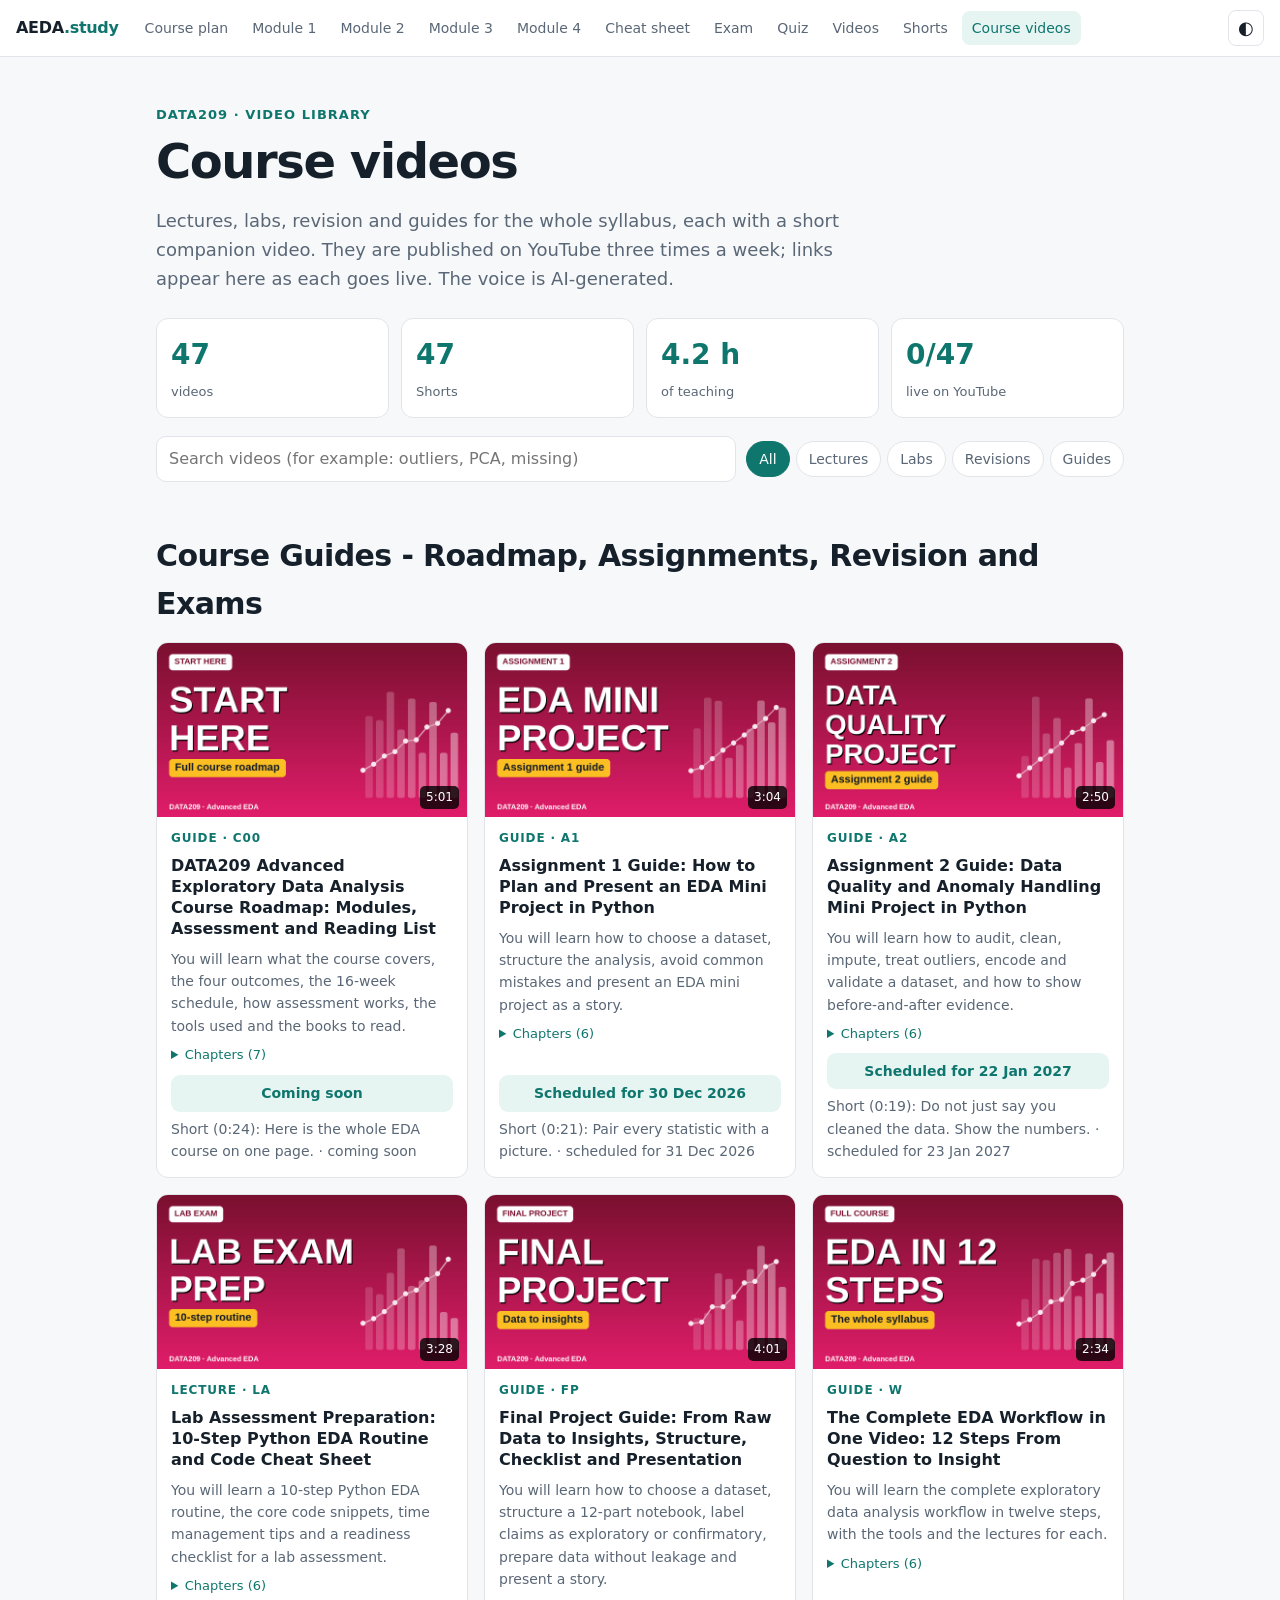
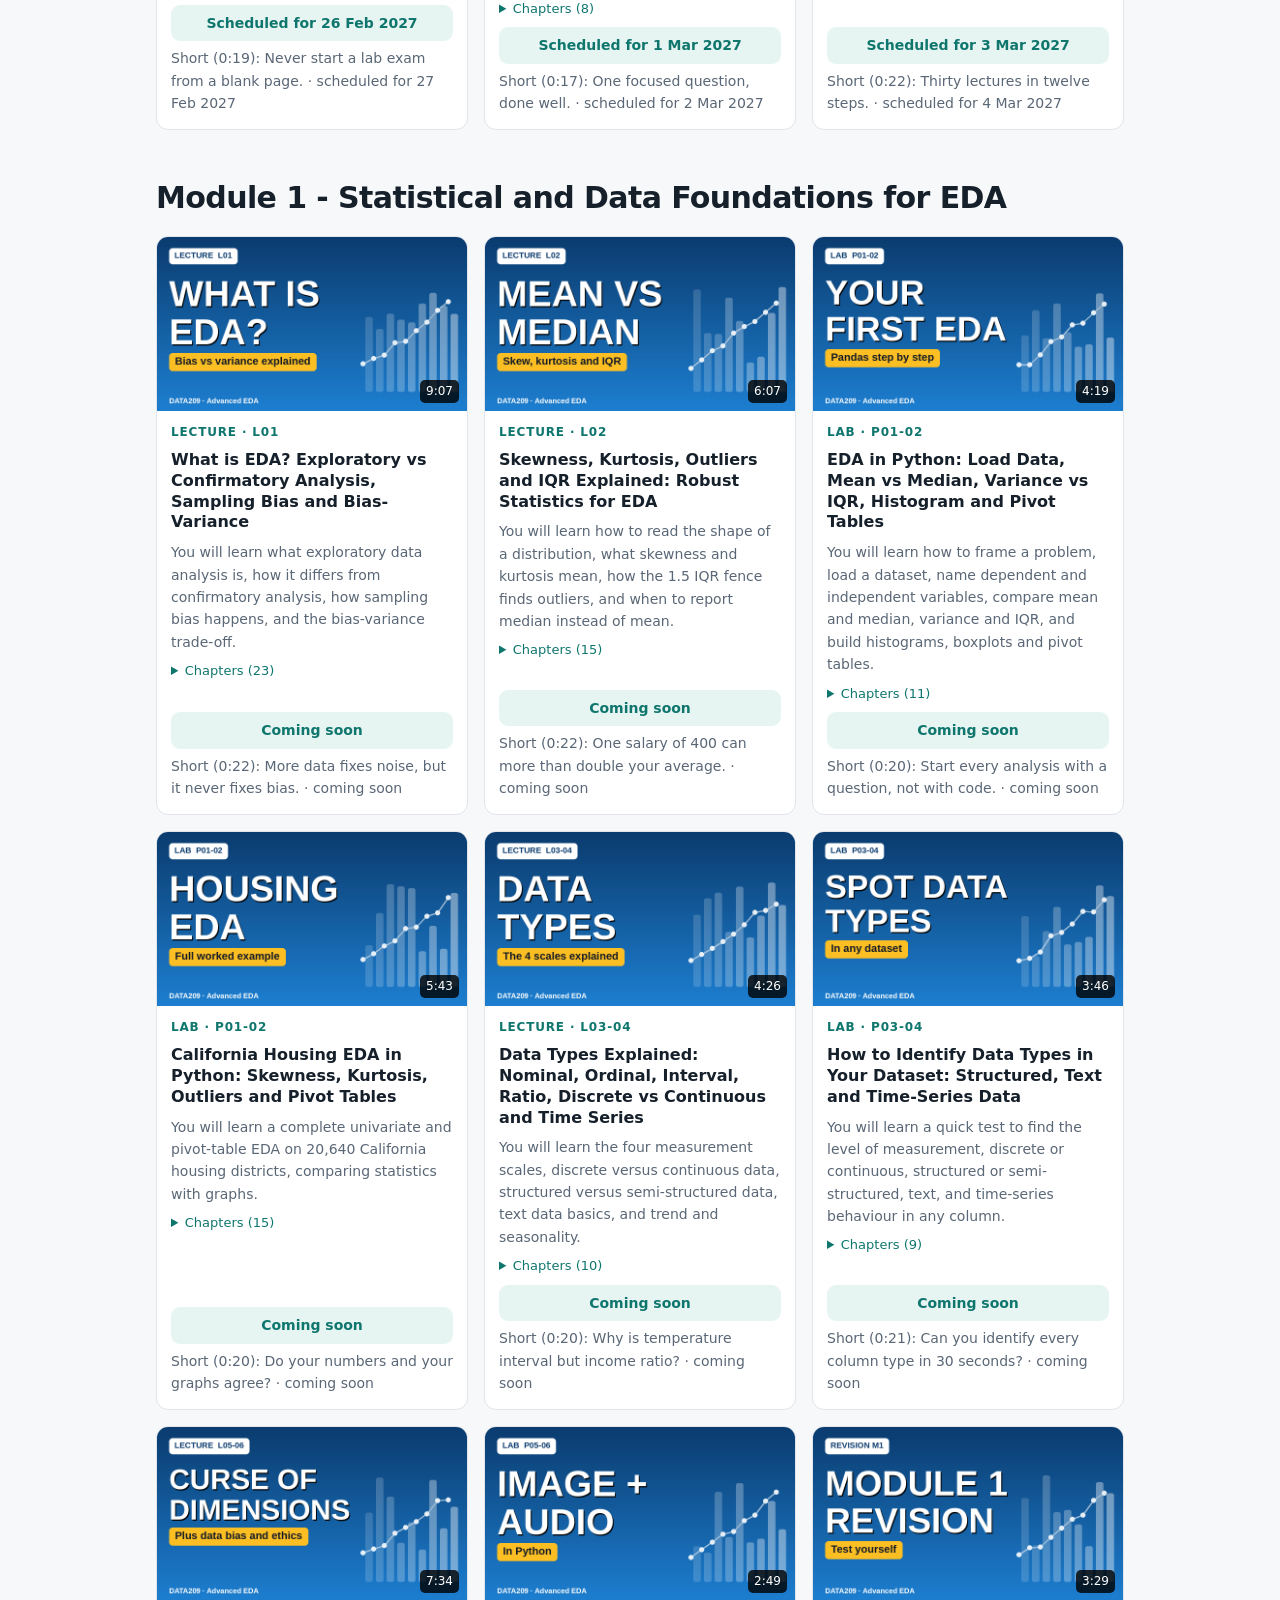
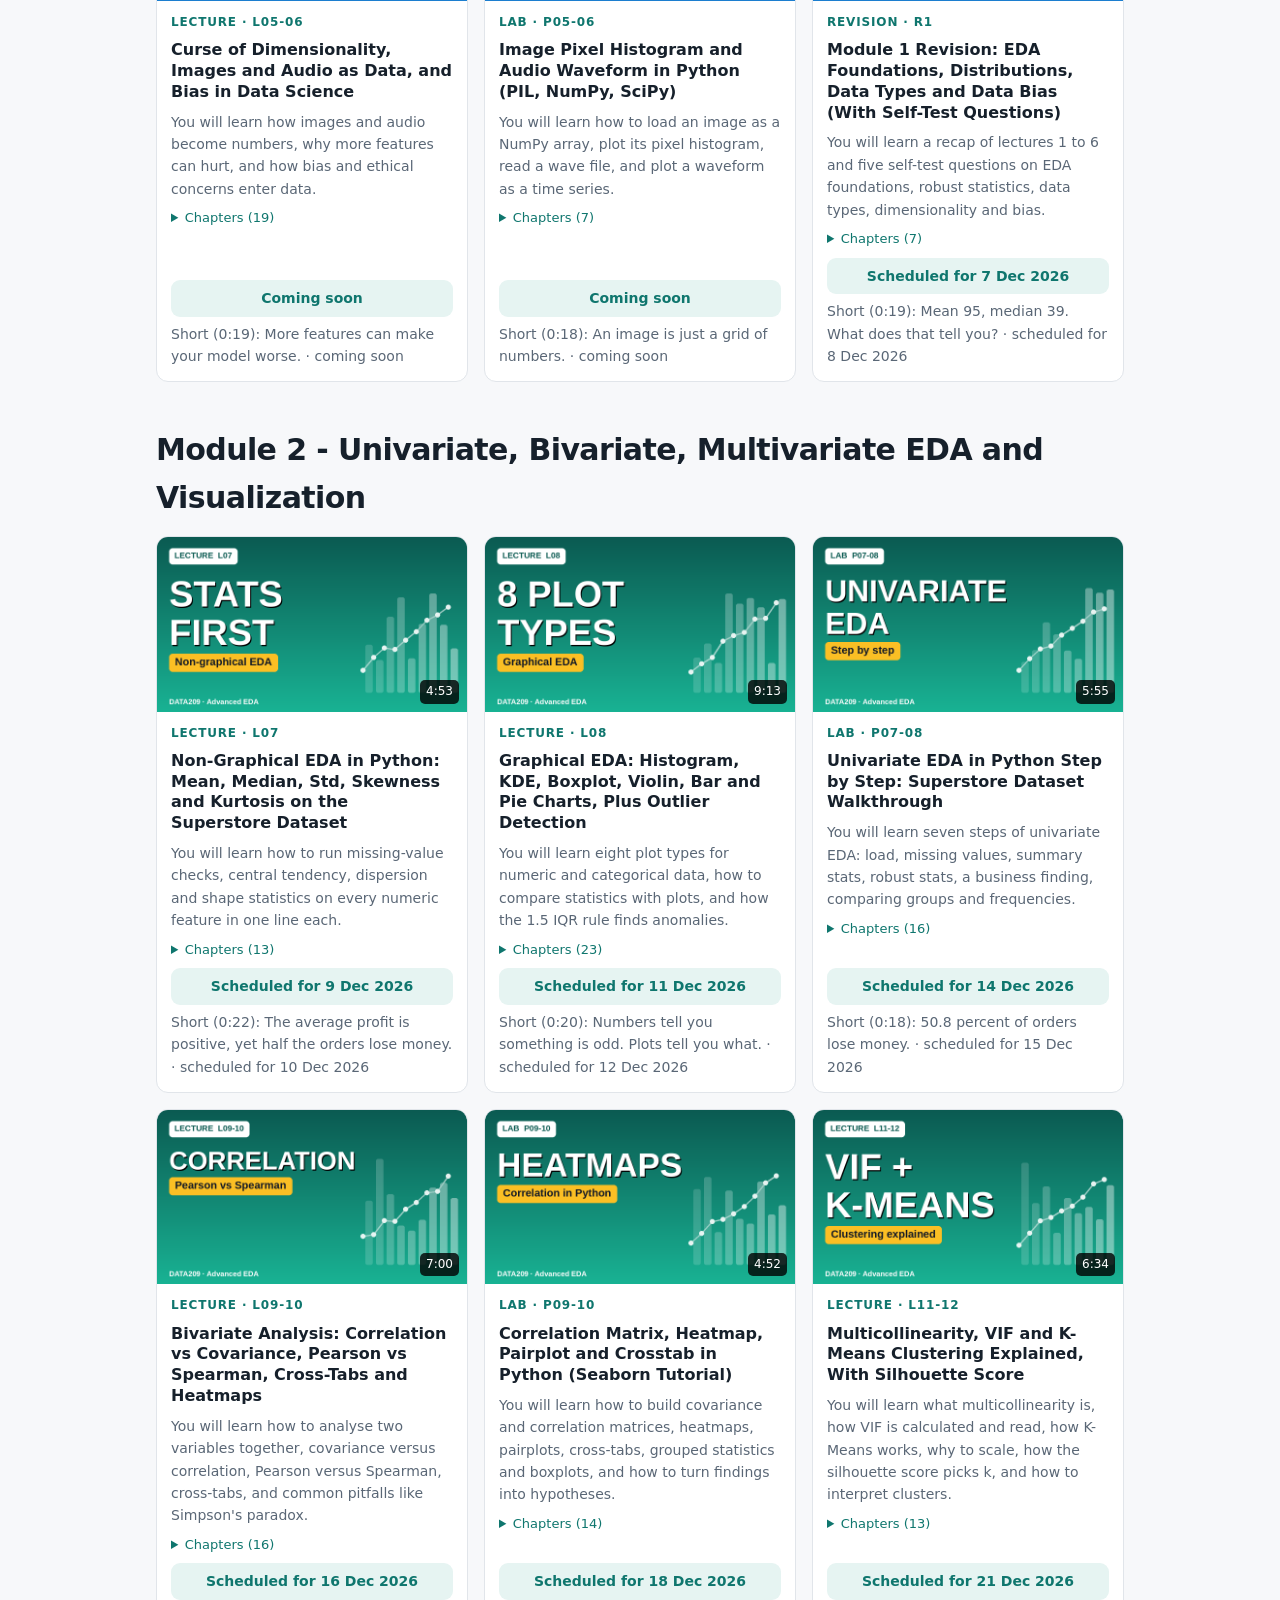
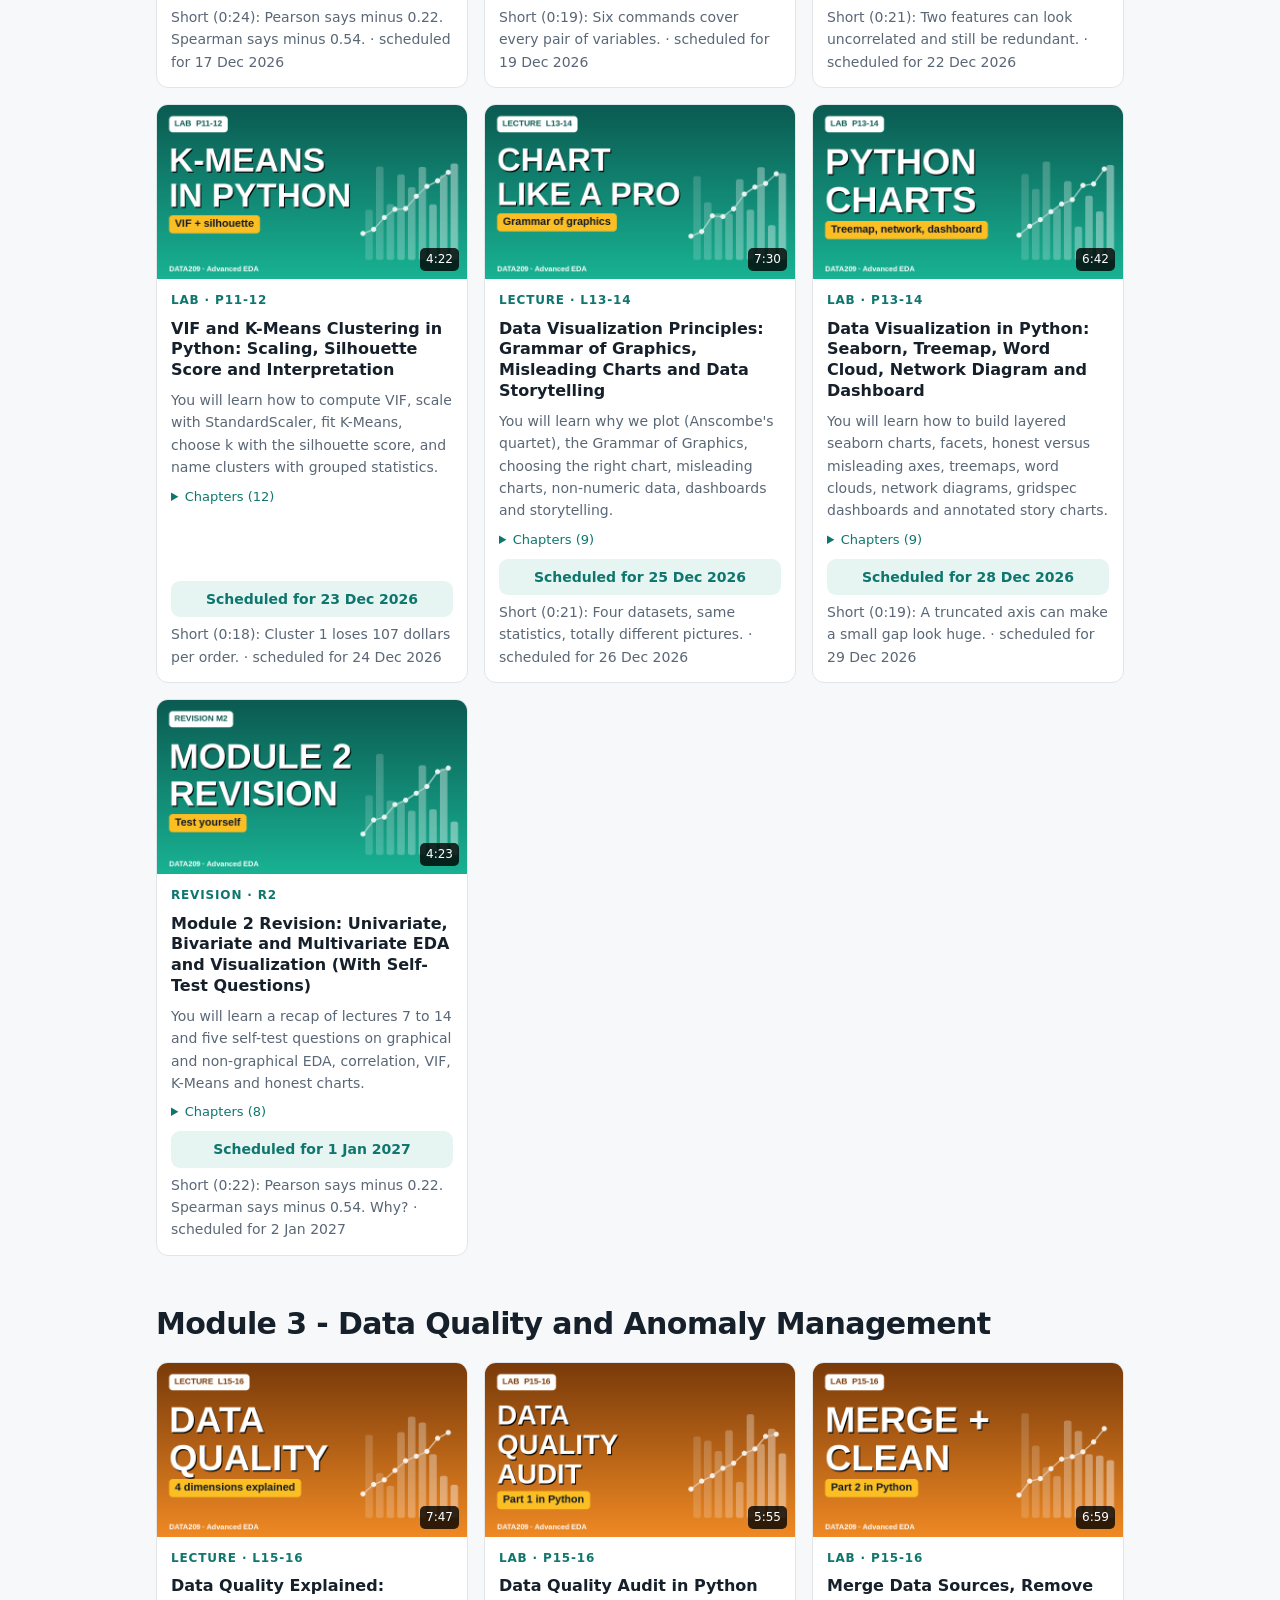
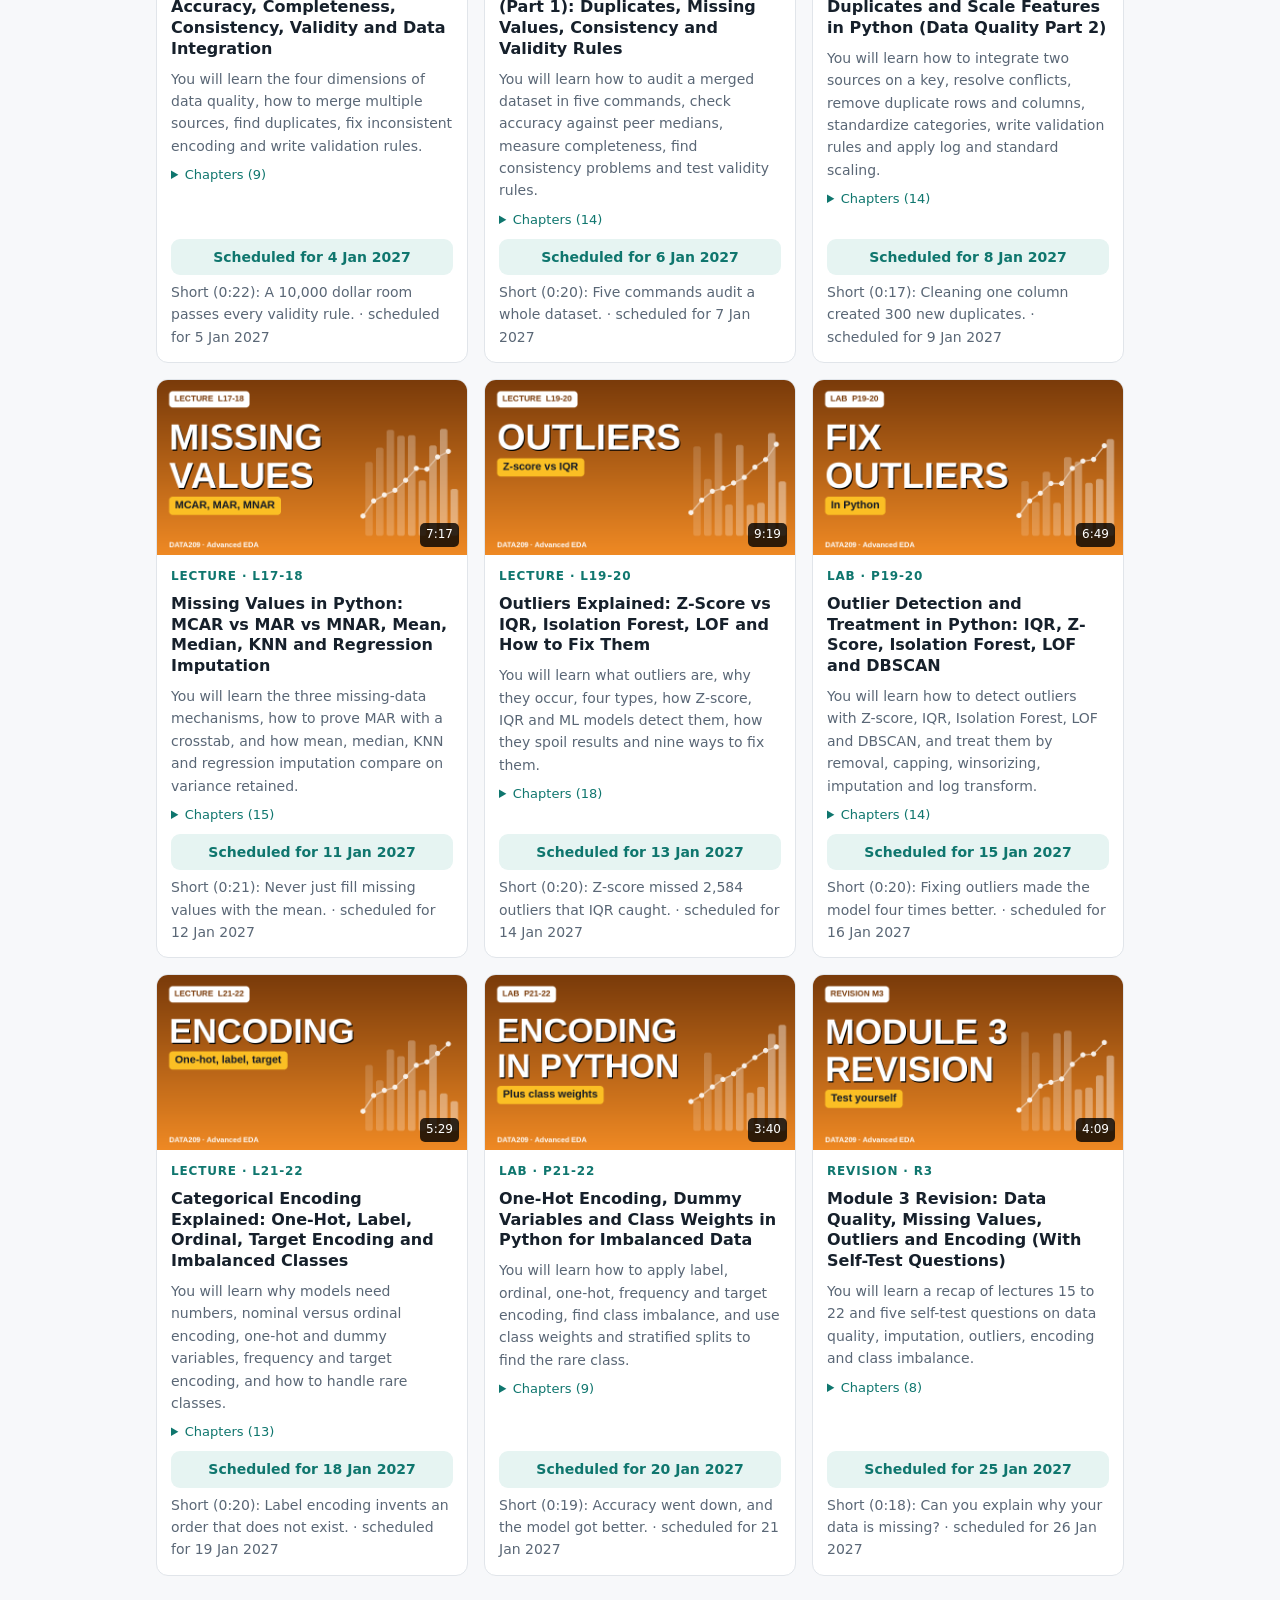
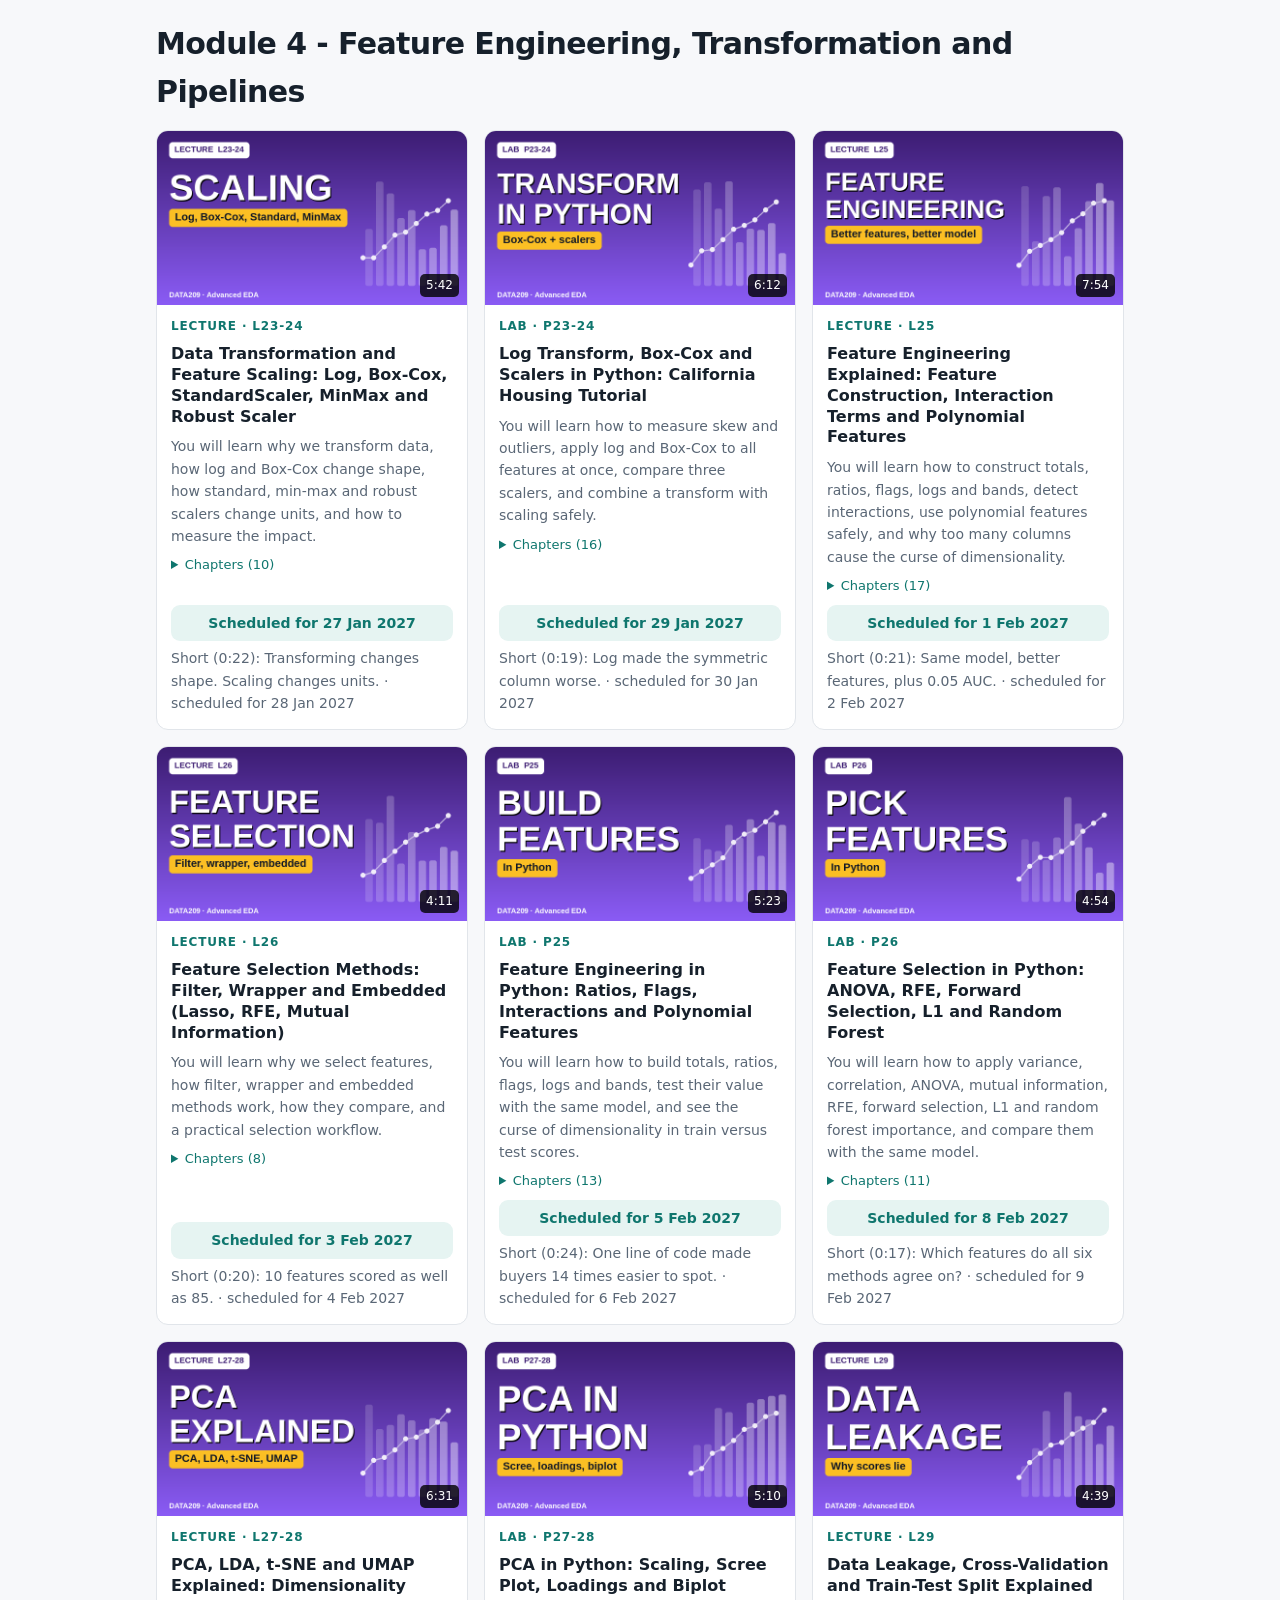
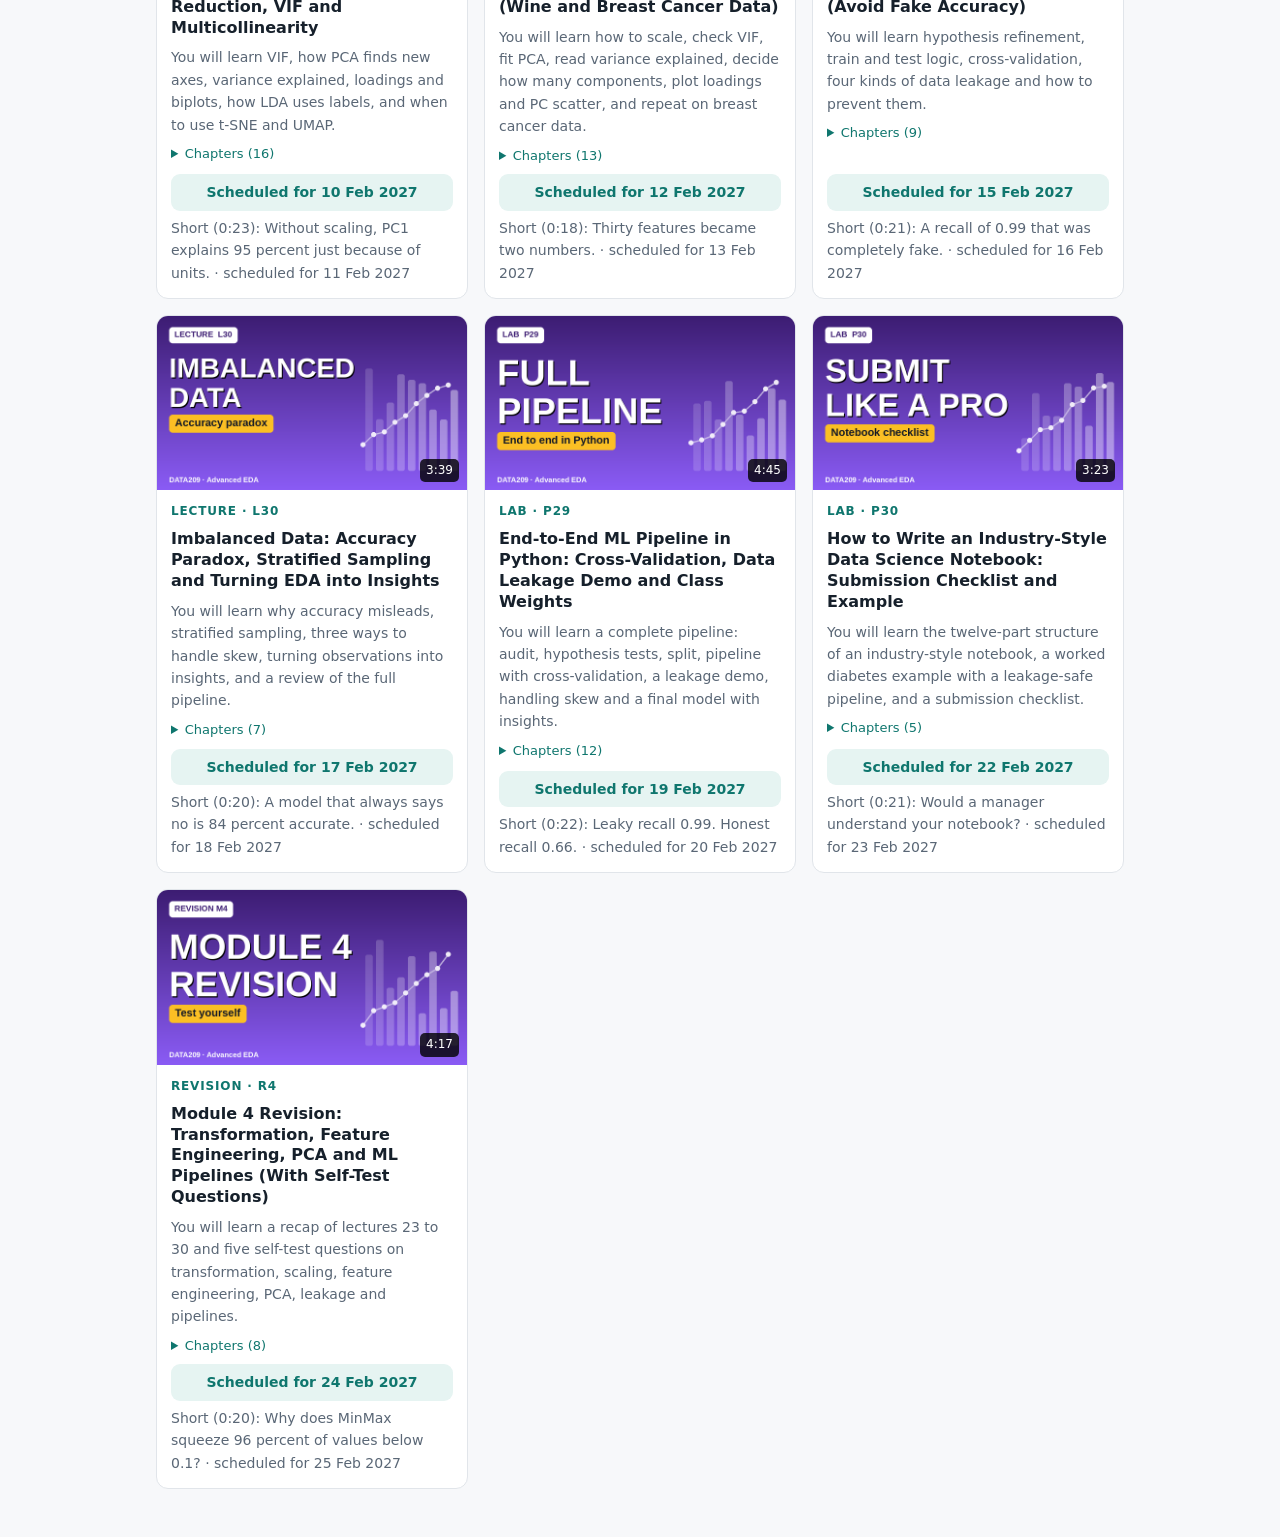
==== site/course-videos.html @ 0fccce3b "Add Course videos tab: 47 videos and 47 Shorts with thumbnails, chapters and YouTube links Links sho" ====
<!doctype html>
<html lang="en">
<head>
<meta charset="utf-8">
<meta name="viewport" content="width=device-width, initial-scale=1">
<title>DATA209 Course Videos</title>
<meta name="description" content="DATA209 Advanced Exploratory Data Analysis: 47 lecture, lab, revision and guide videos with Shorts, organised by module, with links to YouTube.">
<link rel="stylesheet" href="styles.css">
<style>
.cv-controls{display:flex;flex-wrap:wrap;gap:10px;align-items:center;margin:18px 0 6px}
.cv-controls input[type=search]{flex:1;min-width:200px;padding:9px 12px;border:1px solid var(--line);border-radius:10px;background:var(--surface);color:var(--ink);font:inherit}
.cv-chips{display:flex;flex-wrap:wrap;gap:6px}
.cv-chips button{border:1px solid var(--line);background:var(--surface);color:var(--muted);padding:6px 12px;border-radius:99px;font:inherit;font-size:14px;cursor:pointer}
.cv-chips button[aria-pressed=true]{background:var(--accent);color:var(--accent-ink);border-color:var(--accent)}
.cv-sec h2{display:flex;flex-wrap:wrap;align-items:baseline;gap:10px}
.cv-sec h2 a{font-size:14px;font-weight:600}
.cv-grid{display:grid;gap:16px;grid-template-columns:repeat(auto-fill,minmax(min(100%,300px),1fr))}
.cv-card{background:var(--surface);border:1px solid var(--line);border-radius:12px;overflow:hidden;display:flex;flex-direction:column}
.cv-media{position:relative;aspect-ratio:16/9;background:#000}
.cv-media img,.cv-media iframe{width:100%;height:100%;display:block;border:0;object-fit:cover}
.cv-play{position:absolute;inset:0;border:0;background:none;padding:0;cursor:pointer}
.cv-play span{position:absolute;left:50%;top:50%;transform:translate(-50%,-50%);width:56px;height:56px;border-radius:50%;background:#000a;color:#fff;font-size:24px;display:grid;place-items:center}
.cv-dur{position:absolute;right:8px;bottom:8px;background:#000c;color:#fff;font-size:12px;padding:2px 6px;border-radius:5px}
.cv-body{padding:12px 14px 14px;display:flex;flex-direction:column;gap:8px;flex:1}
.cv-kind{font-size:12px;text-transform:uppercase;letter-spacing:.07em;color:var(--accent);font-weight:700}
.cv-body h3{font-size:16px;line-height:1.3;margin:0}
.cv-sum{margin:0;color:var(--muted);font-size:14px}
.cv-body details{font-size:13px;color:var(--muted)}
.cv-body summary{cursor:pointer;color:var(--accent)}
.cv-body ol{margin:6px 0 0;padding-left:0;list-style:none}
.cv-body li b{font-variant-numeric:tabular-nums;color:var(--ink);margin-right:8px}
.cv-actions{margin-top:auto;display:flex;flex-direction:column;gap:6px;font-size:14px}
.cv-btn{display:inline-block;background:var(--accent);color:var(--accent-ink);text-decoration:none;font-weight:700;padding:7px 12px;border-radius:9px;text-align:center}
.cv-soon{display:inline-block;background:var(--soft);color:var(--accent);font-weight:600;padding:7px 12px;border-radius:9px;text-align:center}
.cv-short{color:var(--muted)}
.cv-short a{font-weight:600}
.cv-empty{color:var(--muted);padding:20px 0}
</style>
</head>
<body>
<header class="top">
  <a class="brand" href="index.html">AEDA<span>.study</span></a>
  <nav id="nav">
    <a href="index.html#plan">Course plan</a>
    <a href="index.html#m1">Module 1</a>
    <a href="index.html#m2">Module 2</a>
    <a href="index.html#m3">Module 3</a>
    <a href="index.html#m4">Module 4</a>
    <a href="index.html#cheat">Cheat sheet</a>
    <a href="index.html#exam">Exam</a>
    <a href="index.html#quiz">Quiz</a>
    <a href="slide-videos.html">Videos</a>
    <a href="shorts.html">Shorts</a>
    <a href="course-videos.html" class="on" aria-current="page">Course videos</a>
  </nav>
  <button id="theme" aria-label="Toggle dark mode">◐</button>
</header>
<main>
<section class="hero">
  <p class="eyebrow">DATA209 · video library</p>
  <h1>Course videos</h1>
  <p class="lede">Lectures, labs, revision and guides for the whole syllabus, each with a short companion video. They are published on YouTube three times a week; links appear here as each goes live. The voice is AI-generated.</p>
  <div class="stats" id="cv-stats"></div>
  <div class="cv-controls">
    <input type="search" id="cv-q" placeholder="Search videos (for example: outliers, PCA, missing)" aria-label="Search videos">
    <div class="cv-chips" id="cv-chips" role="group" aria-label="Filter by type"></div>
  </div>
</section>
<div id="cv-list"><p class="cv-empty">Loading videos…</p></div>
</main>
<script src="course-videos.js"></script>
</body>
</html>
---- site/styles.css ----
:root{
  --bg:#f7f8fa;--surface:#fff;--ink:#16202b;--muted:#5a6776;--line:#e1e5ea;
  --accent:#0f766e;--accent-ink:#fff;--soft:#e6f4f2;--warn:#b45309;--warn-bg:#fef3e2;
  --code-bg:#0f1720;--code-ink:#d7e3ee;--ok:#15803d;--bad:#b91c1c;
}
@media (prefers-color-scheme:dark){
  :root:not([data-theme="light"]){
    --bg:#0e1419;--surface:#151d25;--ink:#e6edf3;--muted:#93a1b0;--line:#26323d;
    --accent:#2dd4bf;--accent-ink:#06201d;--soft:#12302d;--warn:#fbbf24;--warn-bg:#2b2208;
    --code-bg:#0a0f14;--code-ink:#d7e3ee;--ok:#4ade80;--bad:#f87171;
  }
}
:root[data-theme="dark"]{
  --bg:#0e1419;--surface:#151d25;--ink:#e6edf3;--muted:#93a1b0;--line:#26323d;
  --accent:#2dd4bf;--accent-ink:#06201d;--soft:#12302d;--warn:#fbbf24;--warn-bg:#2b2208;
  --code-bg:#0a0f14;--code-ink:#d7e3ee;--ok:#4ade80;--bad:#f87171;
}
*{box-sizing:border-box}
html{scroll-behavior:smooth;scroll-padding-top:70px}
body{margin:0;background:var(--bg);color:var(--ink);font:16px/1.6 system-ui,-apple-system,"Segoe UI",Roboto,sans-serif}
a{color:var(--accent)}
.top{position:sticky;top:0;z-index:10;display:flex;align-items:center;gap:16px;padding:10px 16px;background:var(--surface);border-bottom:1px solid var(--line)}
.brand{font-weight:800;text-decoration:none;color:var(--ink);letter-spacing:-.02em}
.brand span{color:var(--accent)}
#nav{display:flex;gap:4px;overflow-x:auto;flex:1;scrollbar-width:none}
#nav::-webkit-scrollbar{display:none}
#nav a{padding:6px 10px;border-radius:8px;text-decoration:none;color:var(--muted);font-size:14px;white-space:nowrap}
#nav a:hover,#nav a.on{background:var(--soft);color:var(--accent)}
#theme{background:none;border:1px solid var(--line);color:var(--ink);border-radius:8px;width:36px;height:36px;font-size:18px;cursor:pointer}
main{max-width:1000px;margin:0 auto;padding:0 16px 40px}
section{padding:36px 0 8px}
h1{font-size:clamp(30px,6vw,48px);line-height:1.1;margin:.2em 0 .4em;letter-spacing:-.03em}
h2{font-size:clamp(22px,4vw,30px);margin:0 0 14px;letter-spacing:-.02em}
h3{margin:0 0 8px;font-size:18px}
h4{margin:0 0 8px;font-size:15px;color:var(--accent)}
.hero{padding-top:48px}
.eyebrow,.tag{font-size:13px;text-transform:uppercase;letter-spacing:.08em;color:var(--accent);font-weight:700;margin:0}
.lede{font-size:18px;color:var(--muted);max-width:60ch}
.stats{display:grid;grid-template-columns:repeat(auto-fit,minmax(130px,1fr));gap:12px;margin-top:24px}
.stats div{background:var(--surface);border:1px solid var(--line);border-radius:12px;padding:14px}
.stats b{display:block;font-size:28px;color:var(--accent)}
.stats span{color:var(--muted);font-size:13px}
.card{background:var(--surface);border:1px solid var(--line);border-radius:12px;padding:16px 18px;margin-bottom:14px}
.grid{display:grid;gap:14px}
.grid.two{grid-template-columns:repeat(auto-fit,minmax(min(100%,340px),1fr))}
.grid.three{grid-template-columns:repeat(auto-fit,minmax(min(100%,240px),1fr))}
.grid .card{margin-bottom:0}
.grid+.card,.card+.grid,.grid+.grid{margin-top:14px}
table{width:100%;border-collapse:collapse;font-size:14px;display:block;overflow-x:auto}
th,td{text-align:left;padding:7px 10px;border-bottom:1px solid var(--line);vertical-align:top}
th{color:var(--muted);font-weight:600;font-size:12px;text-transform:uppercase;letter-spacing:.05em}
ul.tight,ol.tight{margin:0;padding-left:20px}
.tight li{margin:3px 0}
.note{color:var(--muted);font-size:14px;margin:10px 0 0}
.banner{background:var(--warn-bg);color:var(--warn);padding:10px 14px;border-radius:10px;margin:0 0 14px}
code{font:13px ui-monospace,SFMono-Regular,Menlo,monospace;background:var(--soft);padding:1px 5px;border-radius:5px}
.formula{font:15px ui-monospace,Menlo,monospace;background:var(--soft);padding:8px 12px;border-radius:8px;overflow-x:auto;margin:8px 0}
.chips{display:flex;flex-wrap:wrap;gap:6px;margin:8px 0}
.chips span{background:var(--soft);color:var(--accent);padding:3px 10px;border-radius:99px;font-size:13px}
.timeline{display:grid;gap:8px}
.timeline a{display:block;text-decoration:none;color:var(--ink);border:1px solid var(--line);border-left:4px solid var(--accent);border-radius:8px;padding:10px 14px}
.timeline a:hover{background:var(--soft)}
.timeline b{color:var(--accent);margin-right:8px}
.timeline small{display:block;color:var(--muted)}
details.topic{background:var(--surface);border:1px solid var(--line);border-radius:12px;margin-bottom:12px}
details.topic>summary{cursor:pointer;padding:14px 18px;font-weight:600;list-style:none;display:flex;justify-content:space-between;gap:8px}
details.topic>summary::-webkit-details-marker{display:none}
details.topic>summary::after{content:"+";color:var(--accent);font-size:20px;line-height:1}
details.topic[open]>summary::after{content:"–"}
details.topic .body{padding:0 14px 14px}
.tabs{display:flex;gap:6px;flex-wrap:wrap;margin-bottom:10px}
.tabs button{border:1px solid var(--line);background:var(--surface);color:var(--ink);padding:6px 14px;border-radius:99px;cursor:pointer;font-size:14px}
.tabs button.on{background:var(--accent);color:var(--accent-ink);border-color:var(--accent)}
.pane{display:none}.pane.on{display:block}
pre{margin:0;background:var(--code-bg);color:var(--code-ink);border-radius:12px;padding:16px;overflow-x:auto;font-size:13px;line-height:1.55}
pre code{background:none;padding:0;color:inherit}
.quizbar{display:flex;justify-content:space-between;color:var(--muted);font-size:14px;margin-bottom:8px}
.q{font-weight:600;margin:0 0 12px}
.opt{display:block;width:100%;text-align:left;margin:6px 0;padding:10px 14px;border:1px solid var(--line);background:var(--bg);color:var(--ink);border-radius:10px;cursor:pointer;font:inherit}
.opt:hover:not(:disabled){border-color:var(--accent)}
.opt.right{border-color:var(--ok);background:var(--soft)}
.opt.wrong{border-color:var(--bad)}
.why{margin-top:10px;padding:10px 14px;background:var(--soft);border-radius:10px;font-size:14px}
.btn{background:var(--accent);color:var(--accent-ink);border:0;padding:10px 20px;border-radius:10px;font:inherit;font-weight:600;cursor:pointer}
.btn:disabled{opacity:.4;cursor:not-allowed}
.btn.ghost{background:none;color:var(--accent);border:1px solid var(--accent);margin-left:8px}
footer{border-top:1px solid var(--line);padding:24px 16px;text-align:center;color:var(--muted);font-size:13px}
@media (max-width:560px){.top{gap:8px;padding:8px 12px}}

.visits{font-weight:600;margin:0 0 .6rem}
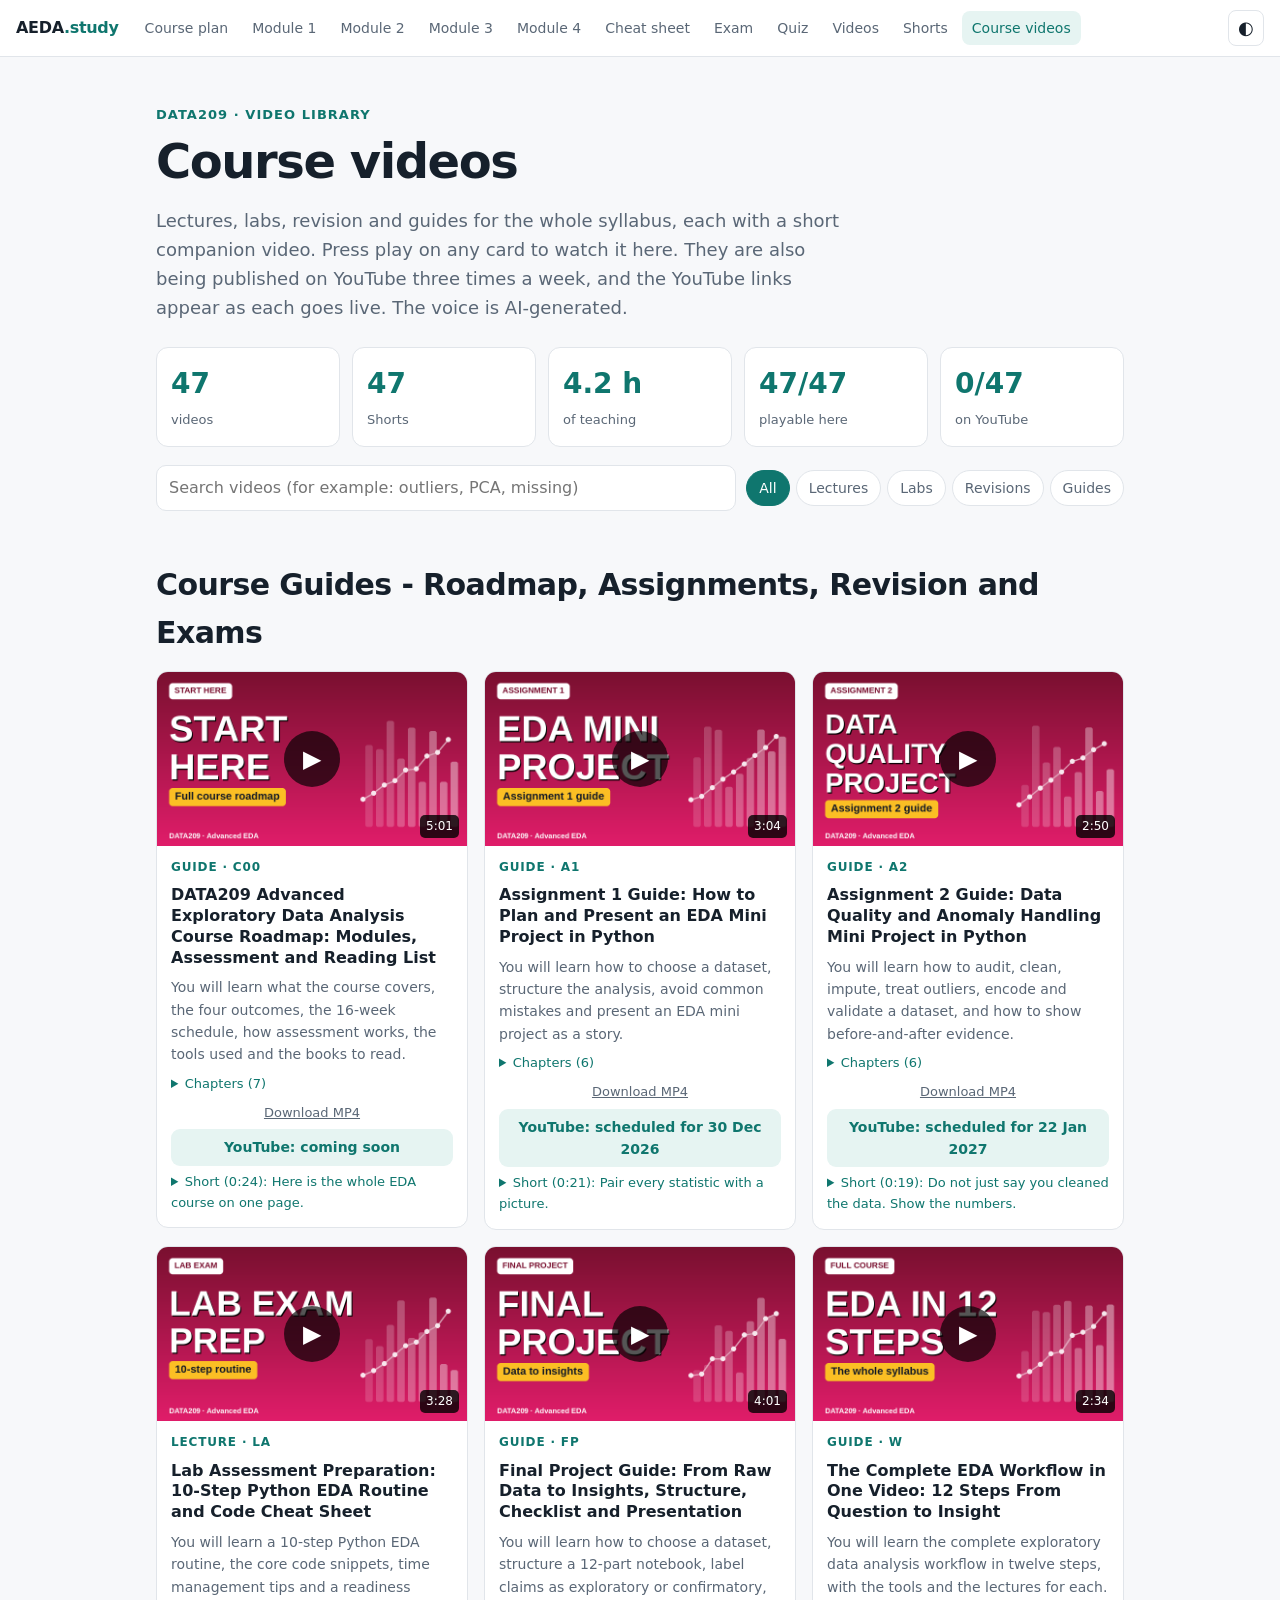
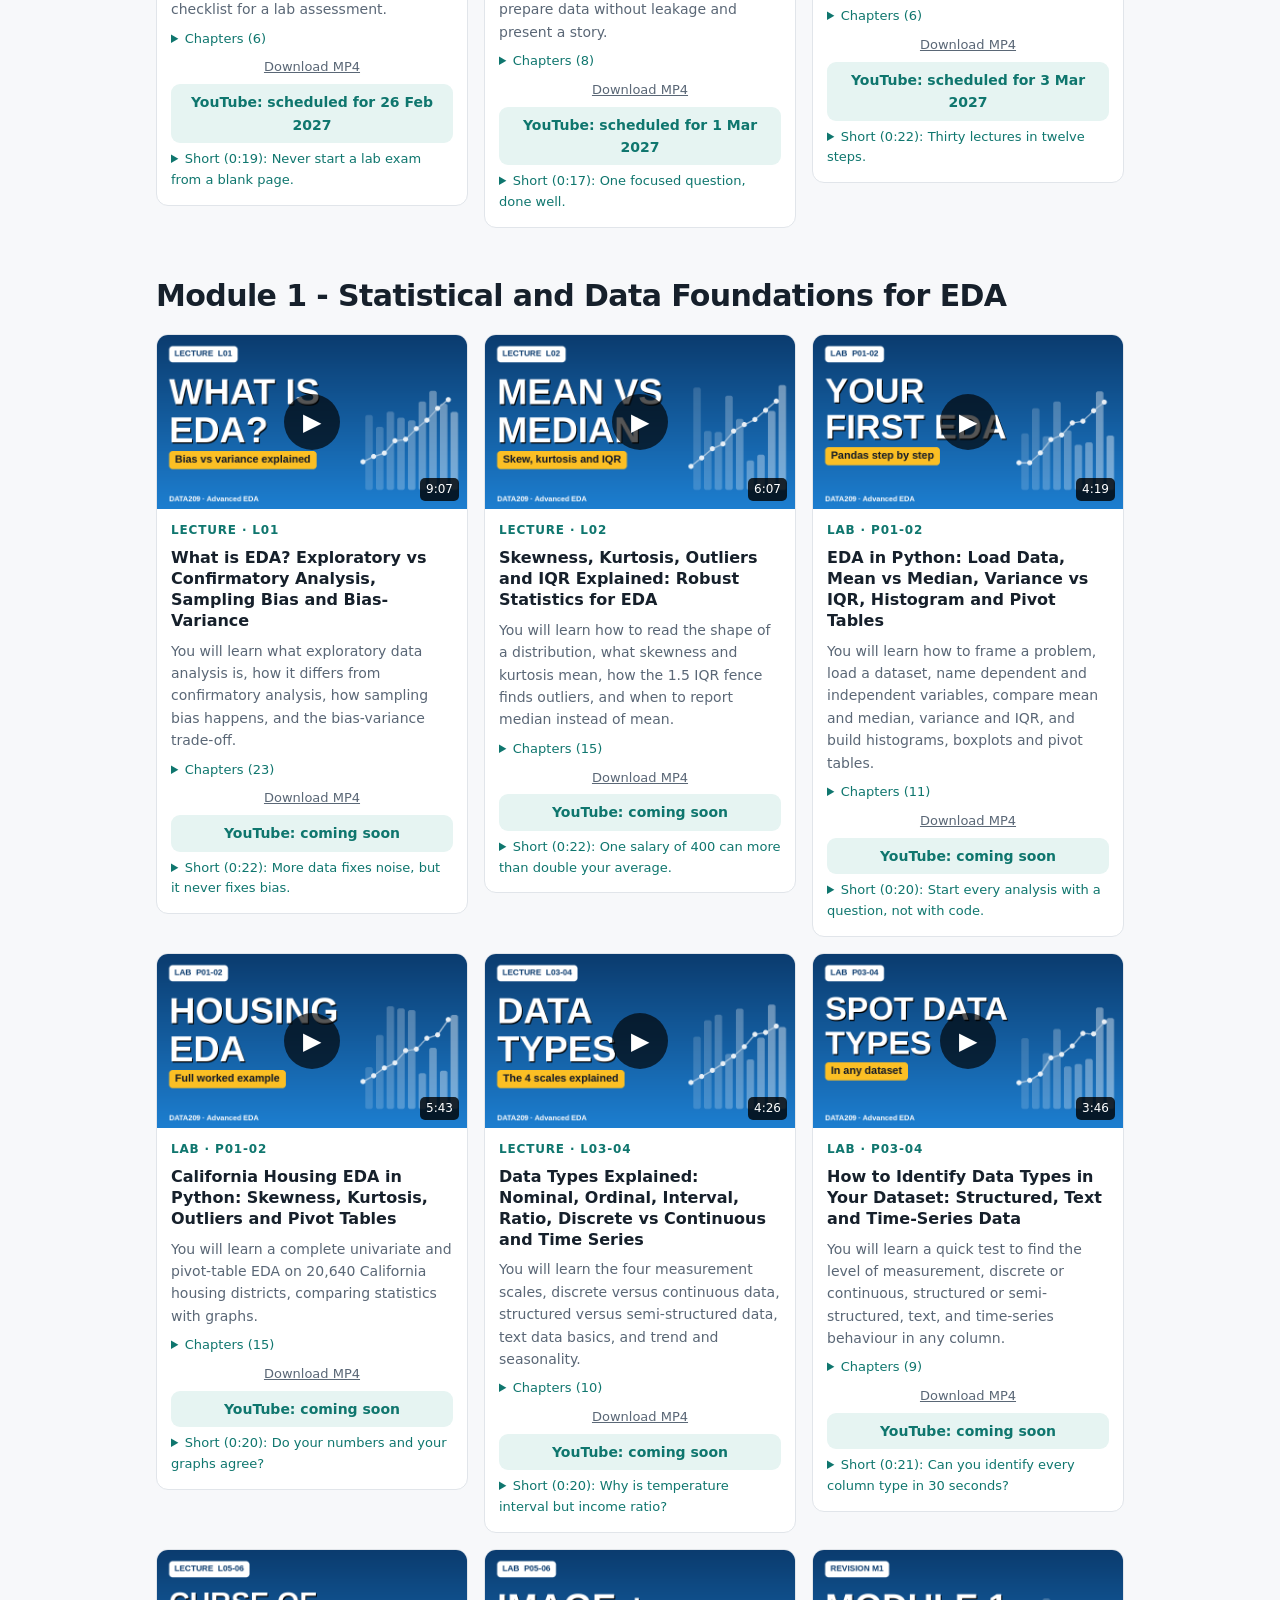
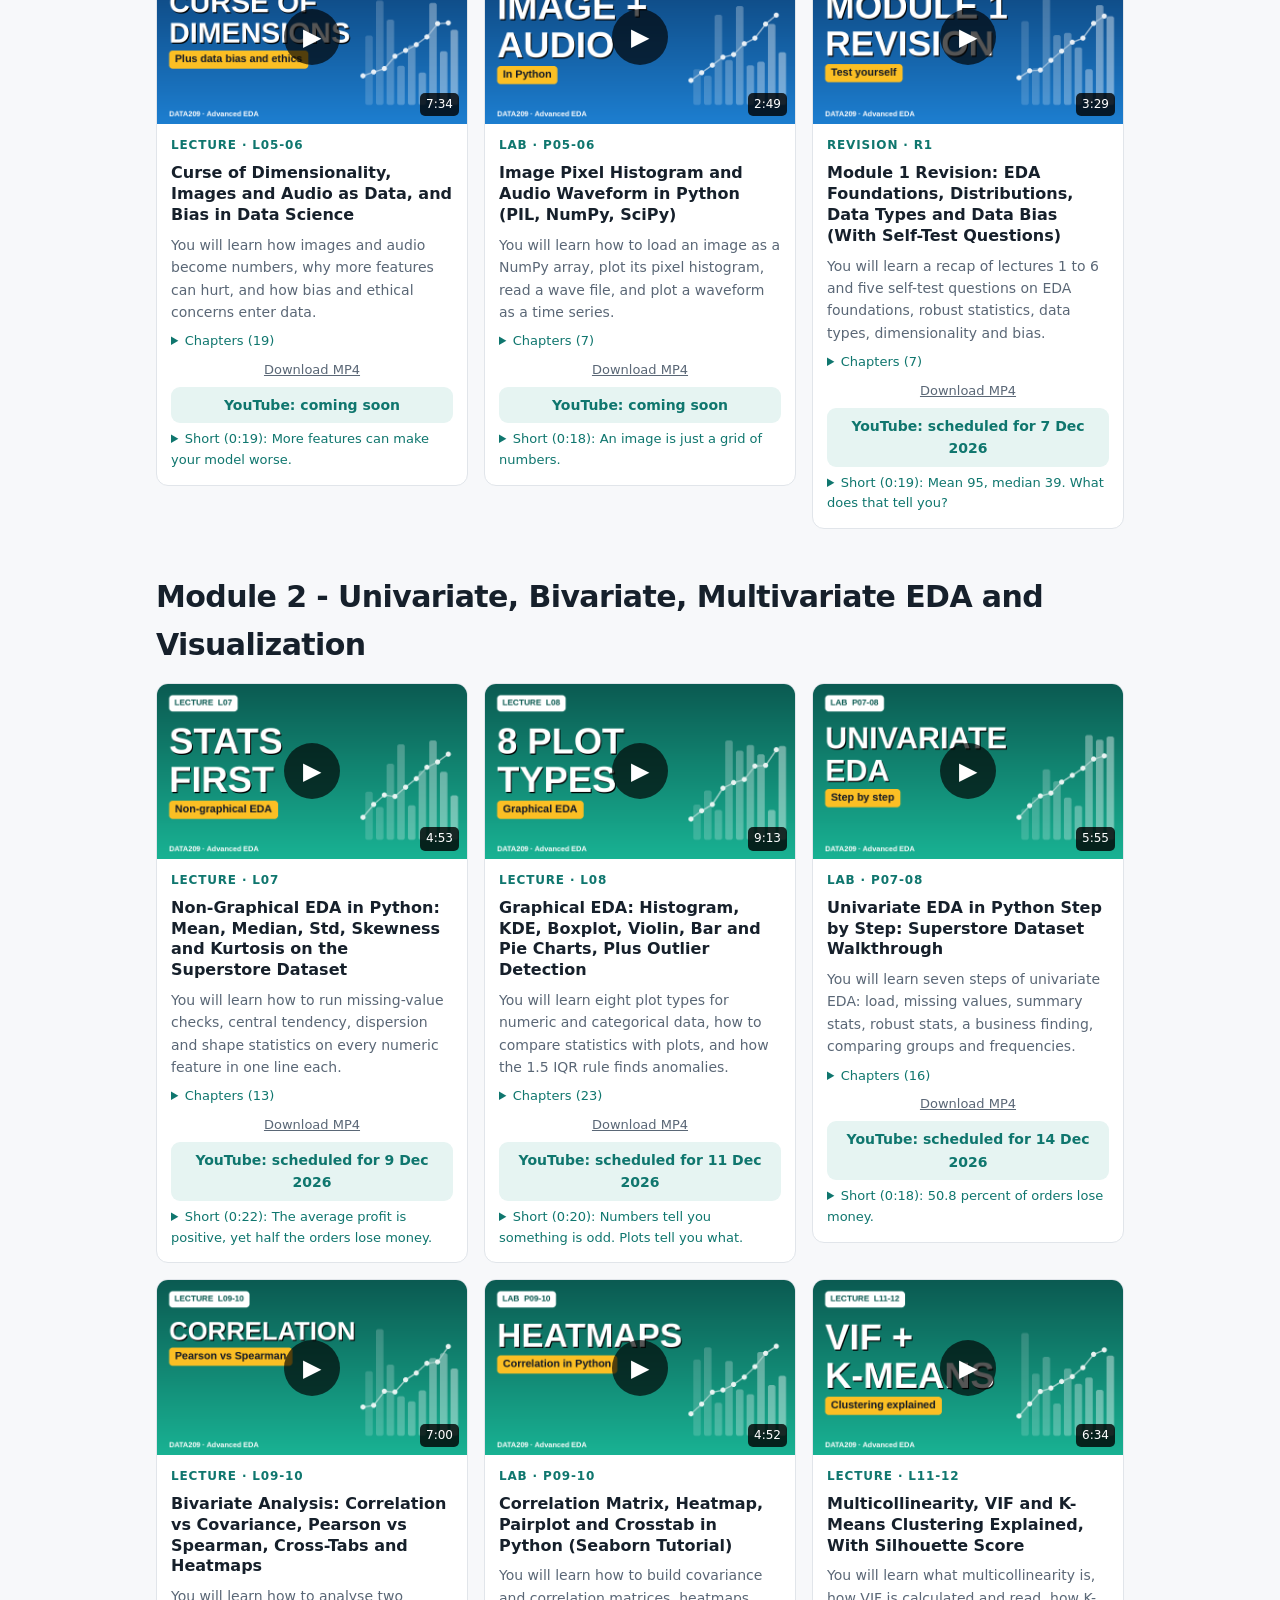
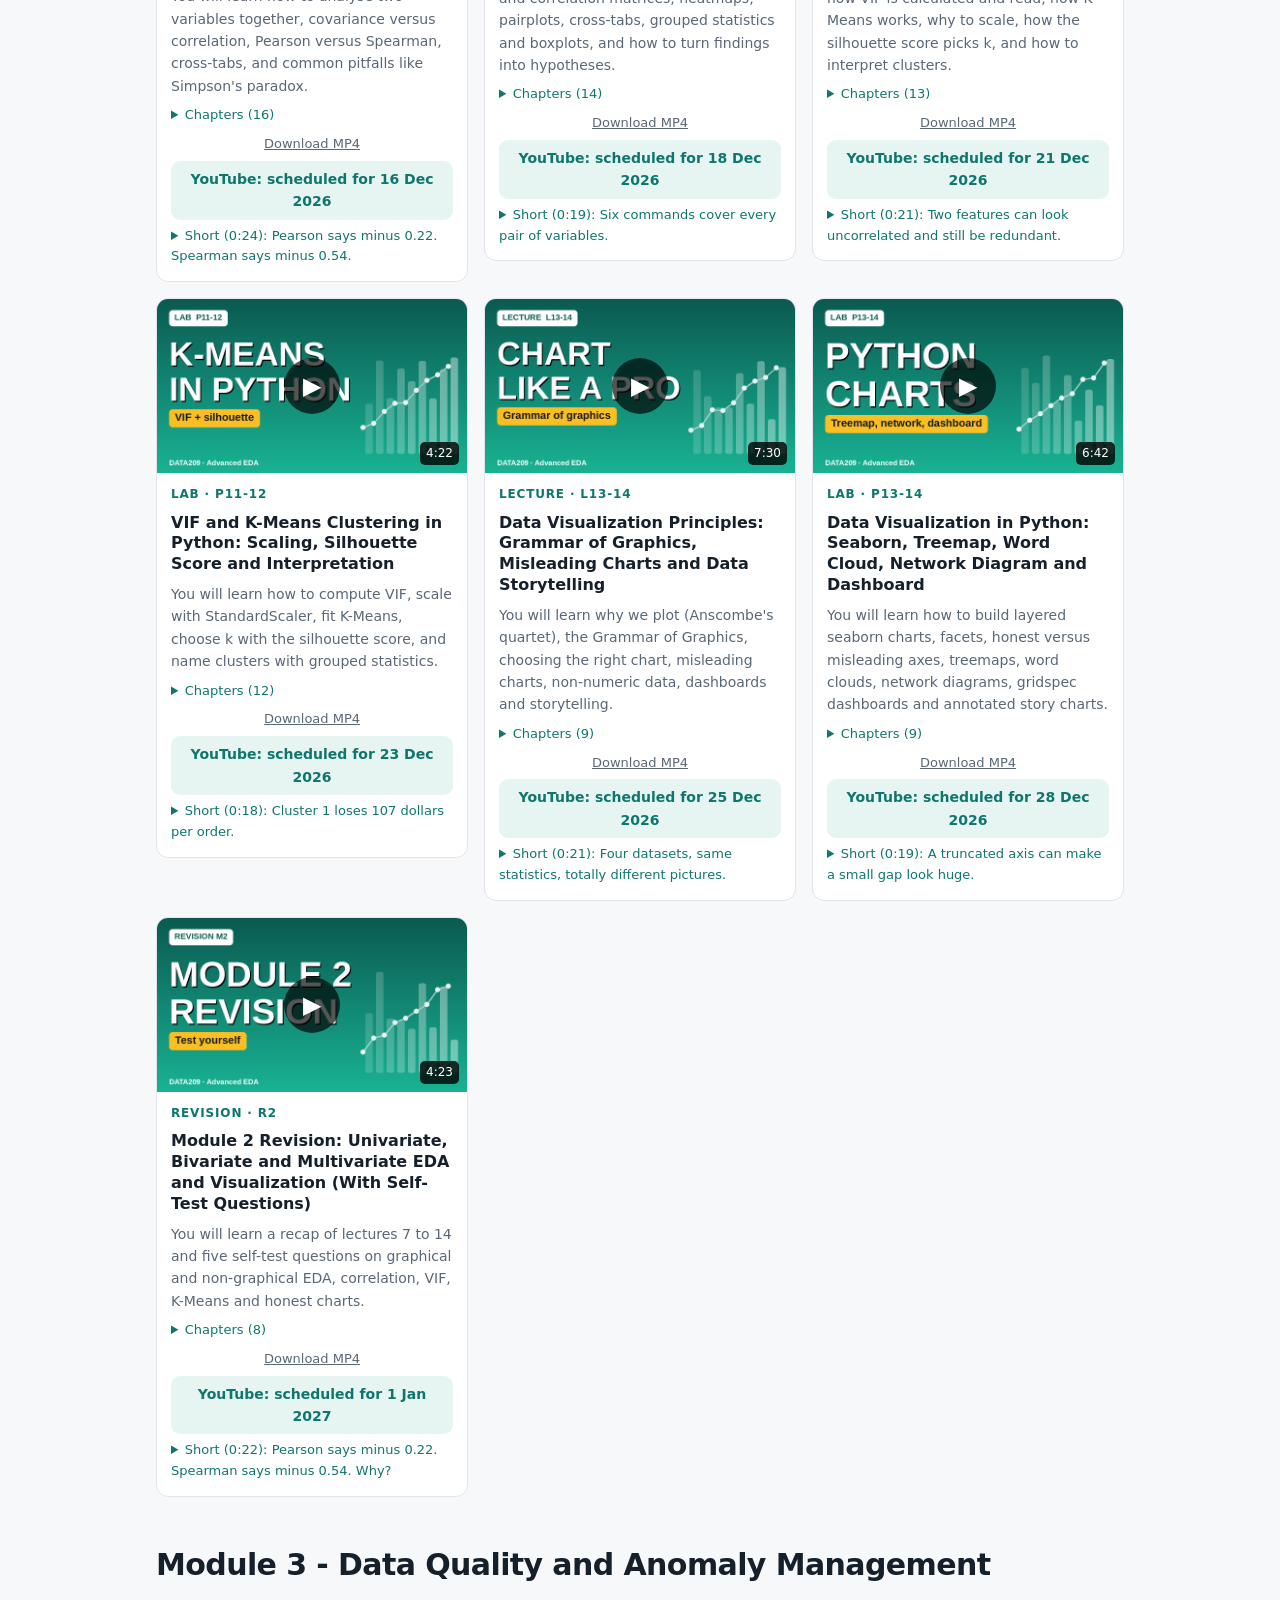
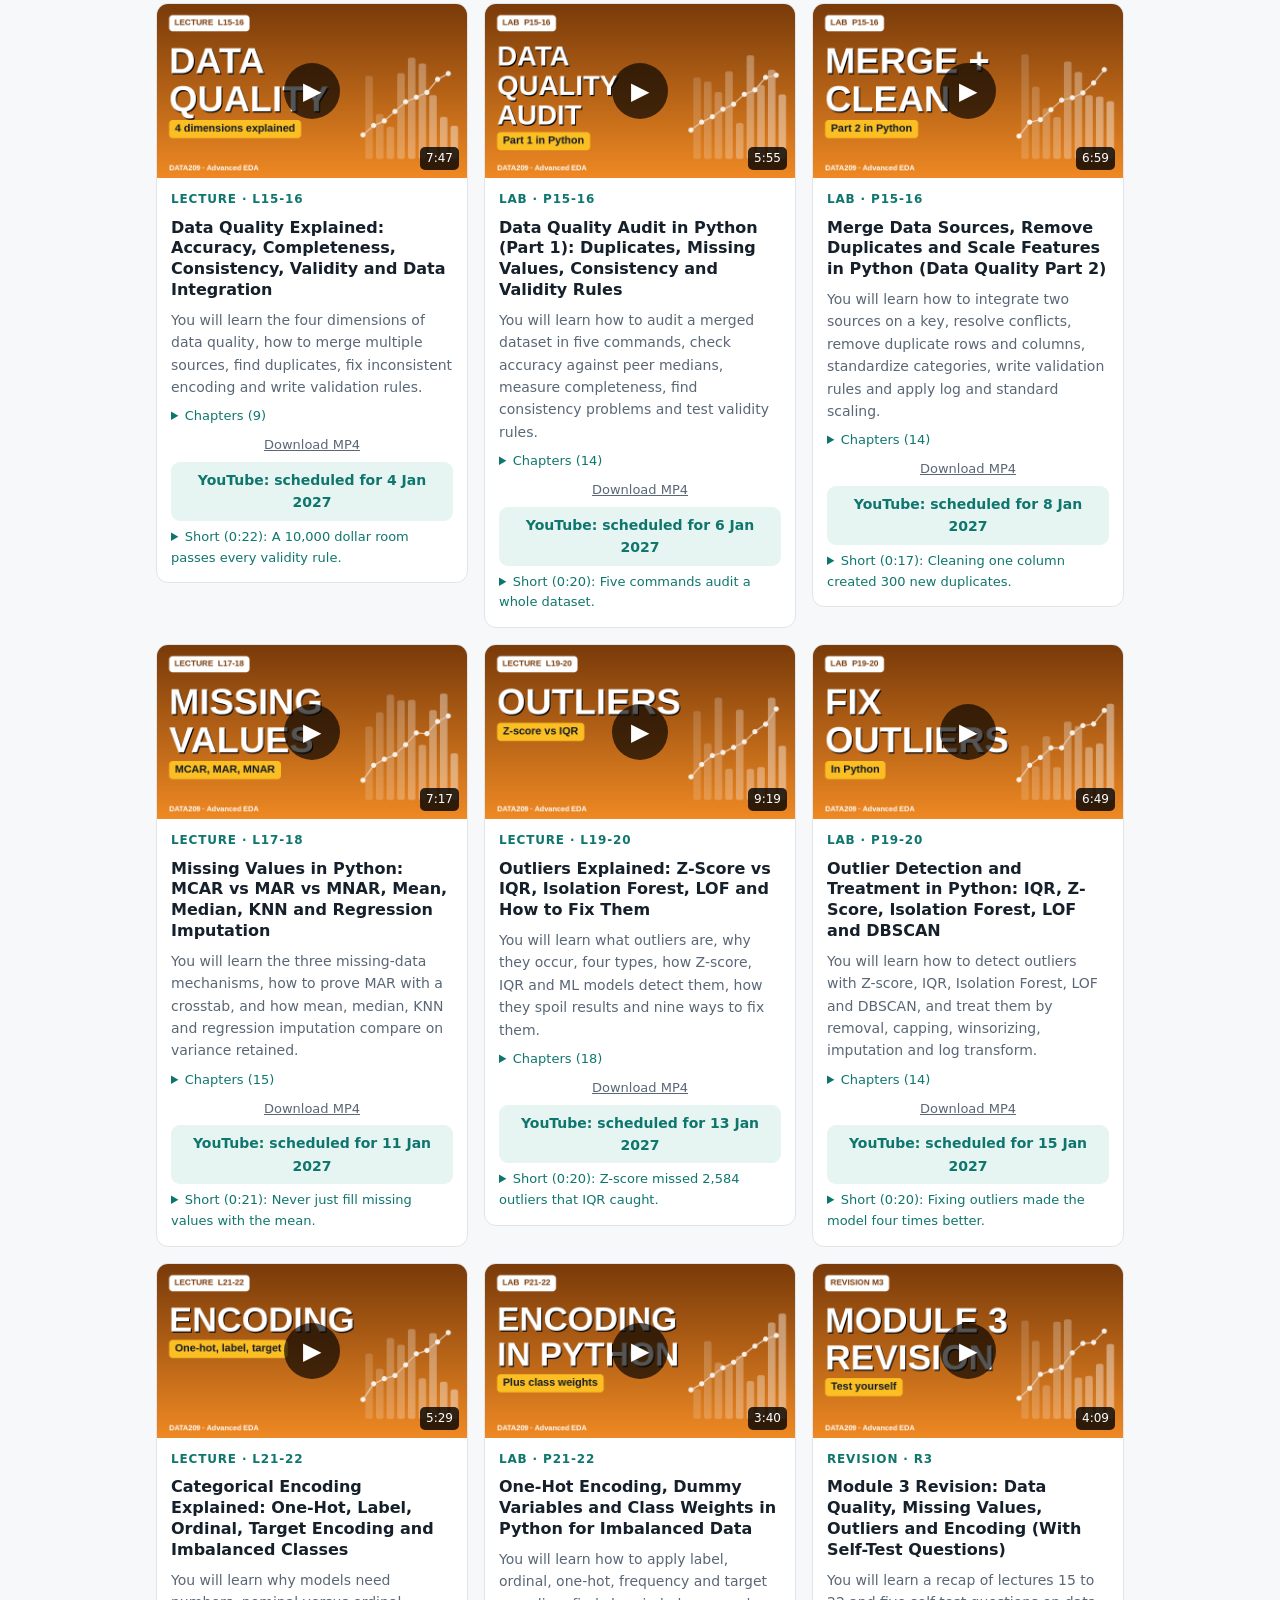
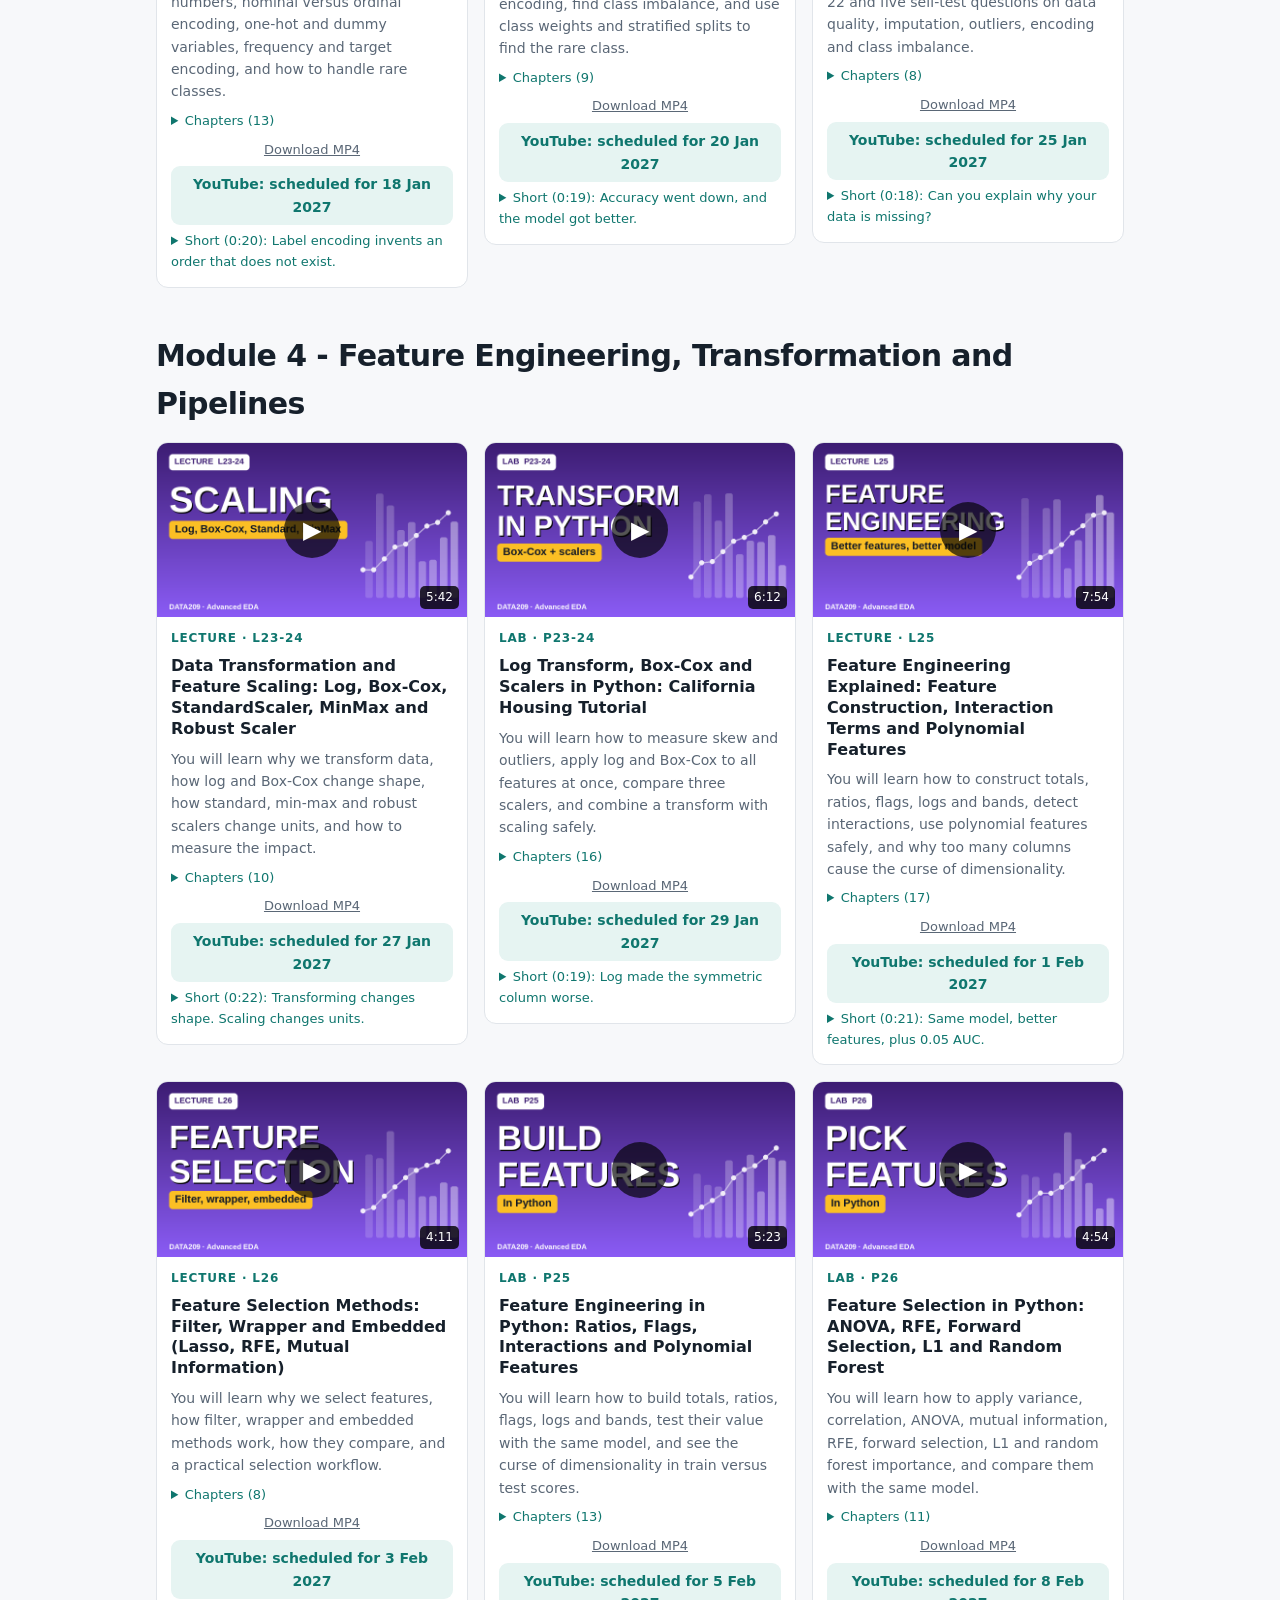
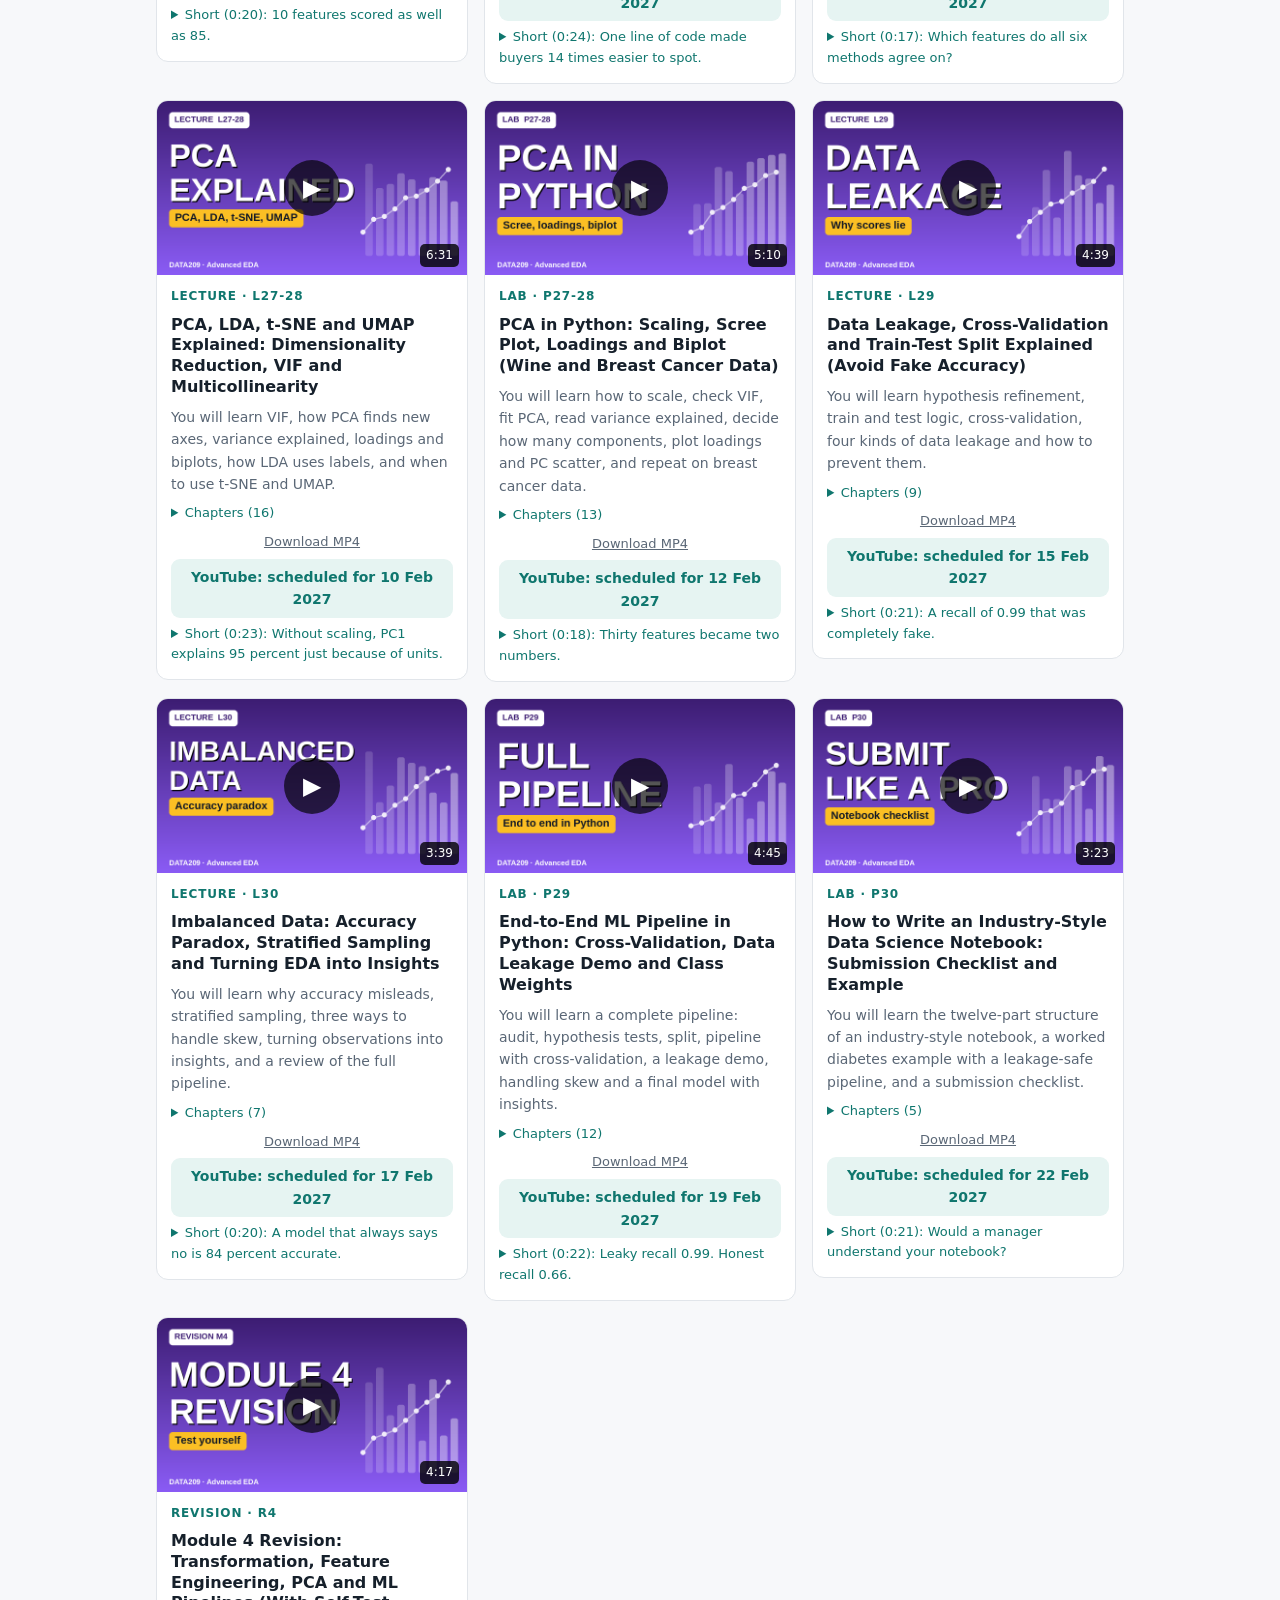
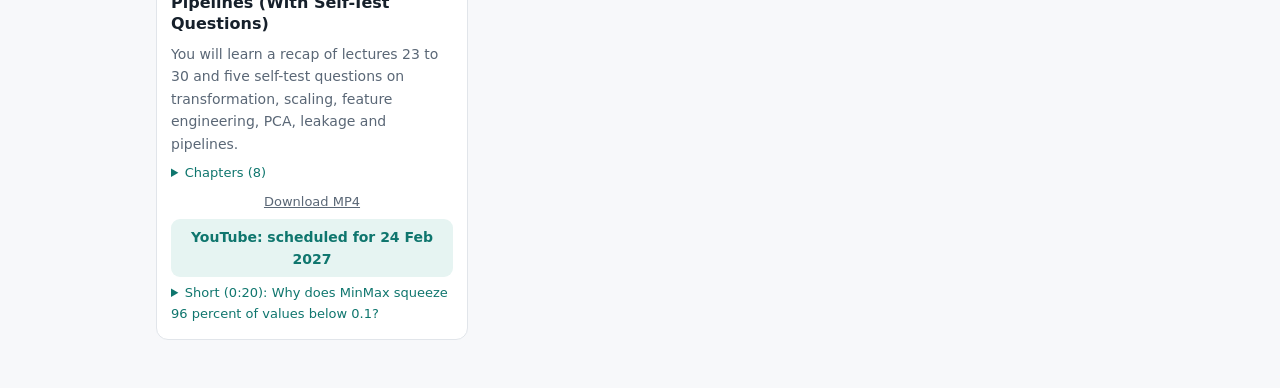
==== commit 9725b63a: "Course videos tab: play videos and Shorts inline, download links, layout fix Co-Authored-By: Claude " ====
--- a/site/course-videos.html
+++ b/site/course-videos.html
@@ -14,10 +14,10 @@
 .cv-chips button[aria-pressed=true]{background:var(--accent);color:var(--accent-ink);border-color:var(--accent)}
 .cv-sec h2{display:flex;flex-wrap:wrap;align-items:baseline;gap:10px}
 .cv-sec h2 a{font-size:14px;font-weight:600}
-.cv-grid{display:grid;gap:16px;grid-template-columns:repeat(auto-fill,minmax(min(100%,300px),1fr))}
+.cv-grid{display:grid;align-items:start;gap:16px;grid-template-columns:repeat(auto-fill,minmax(min(100%,300px),1fr))}
 .cv-card{background:var(--surface);border:1px solid var(--line);border-radius:12px;overflow:hidden;display:flex;flex-direction:column}
 .cv-media{position:relative;aspect-ratio:16/9;background:#000}
-.cv-media img,.cv-media iframe{width:100%;height:100%;display:block;border:0;object-fit:cover}
+.cv-media img,.cv-media iframe,.cv-media video{width:100%;height:100%;display:block;border:0;object-fit:cover}
 .cv-play{position:absolute;inset:0;border:0;background:none;padding:0;cursor:pointer}
 .cv-play span{position:absolute;left:50%;top:50%;transform:translate(-50%,-50%);width:56px;height:56px;border-radius:50%;background:#000a;color:#fff;font-size:24px;display:grid;place-items:center}
 .cv-dur{position:absolute;right:8px;bottom:8px;background:#000c;color:#fff;font-size:12px;padding:2px 6px;border-radius:5px}
@@ -33,7 +33,10 @@
 .cv-btn{display:inline-block;background:var(--accent);color:var(--accent-ink);text-decoration:none;font-weight:700;padding:7px 12px;border-radius:9px;text-align:center}
 .cv-soon{display:inline-block;background:var(--soft);color:var(--accent);font-weight:600;padding:7px 12px;border-radius:9px;text-align:center}
 .cv-short{color:var(--muted)}
+.cv-short summary{cursor:pointer;color:var(--accent)}
+.cv-shortbox video{width:min(100%,220px);aspect-ratio:9/16;border-radius:10px;background:#000;margin-top:8px;display:block}
 .cv-short a{font-weight:600}
+.cv-dl{color:var(--muted);font-size:13px;text-align:center}
 .cv-empty{color:var(--muted);padding:20px 0}
 </style>
 </head>
@@ -59,7 +62,7 @@
 <section class="hero">
   <p class="eyebrow">DATA209 · video library</p>
   <h1>Course videos</h1>
-  <p class="lede">Lectures, labs, revision and guides for the whole syllabus, each with a short companion video. They are published on YouTube three times a week; links appear here as each goes live. The voice is AI-generated.</p>
+  <p class="lede">Lectures, labs, revision and guides for the whole syllabus, each with a short companion video. Press play on any card to watch it here. They are also being published on YouTube three times a week, and the YouTube links appear as each goes live. The voice is AI-generated.</p>
   <div class="stats" id="cv-stats"></div>
   <div class="cv-controls">
     <input type="search" id="cv-q" placeholder="Search videos (for example: outliers, PCA, missing)" aria-label="Search videos">
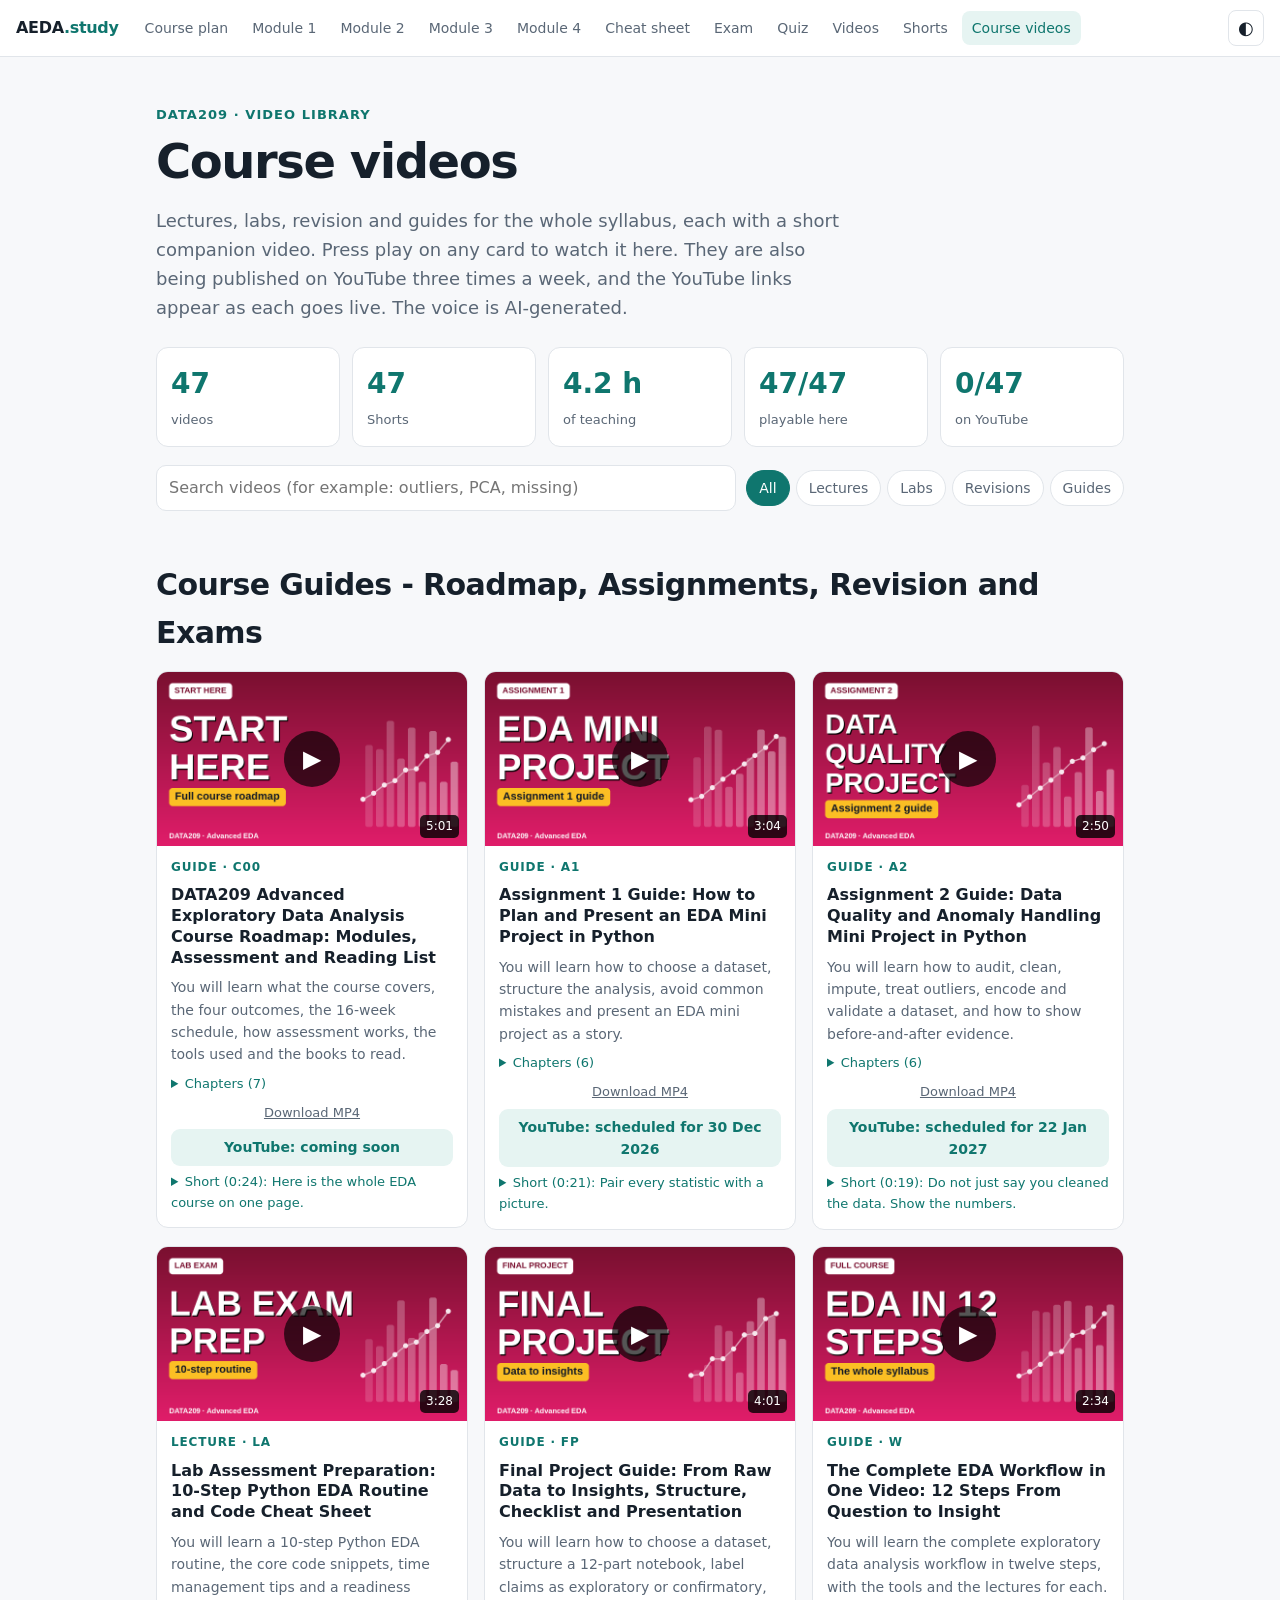
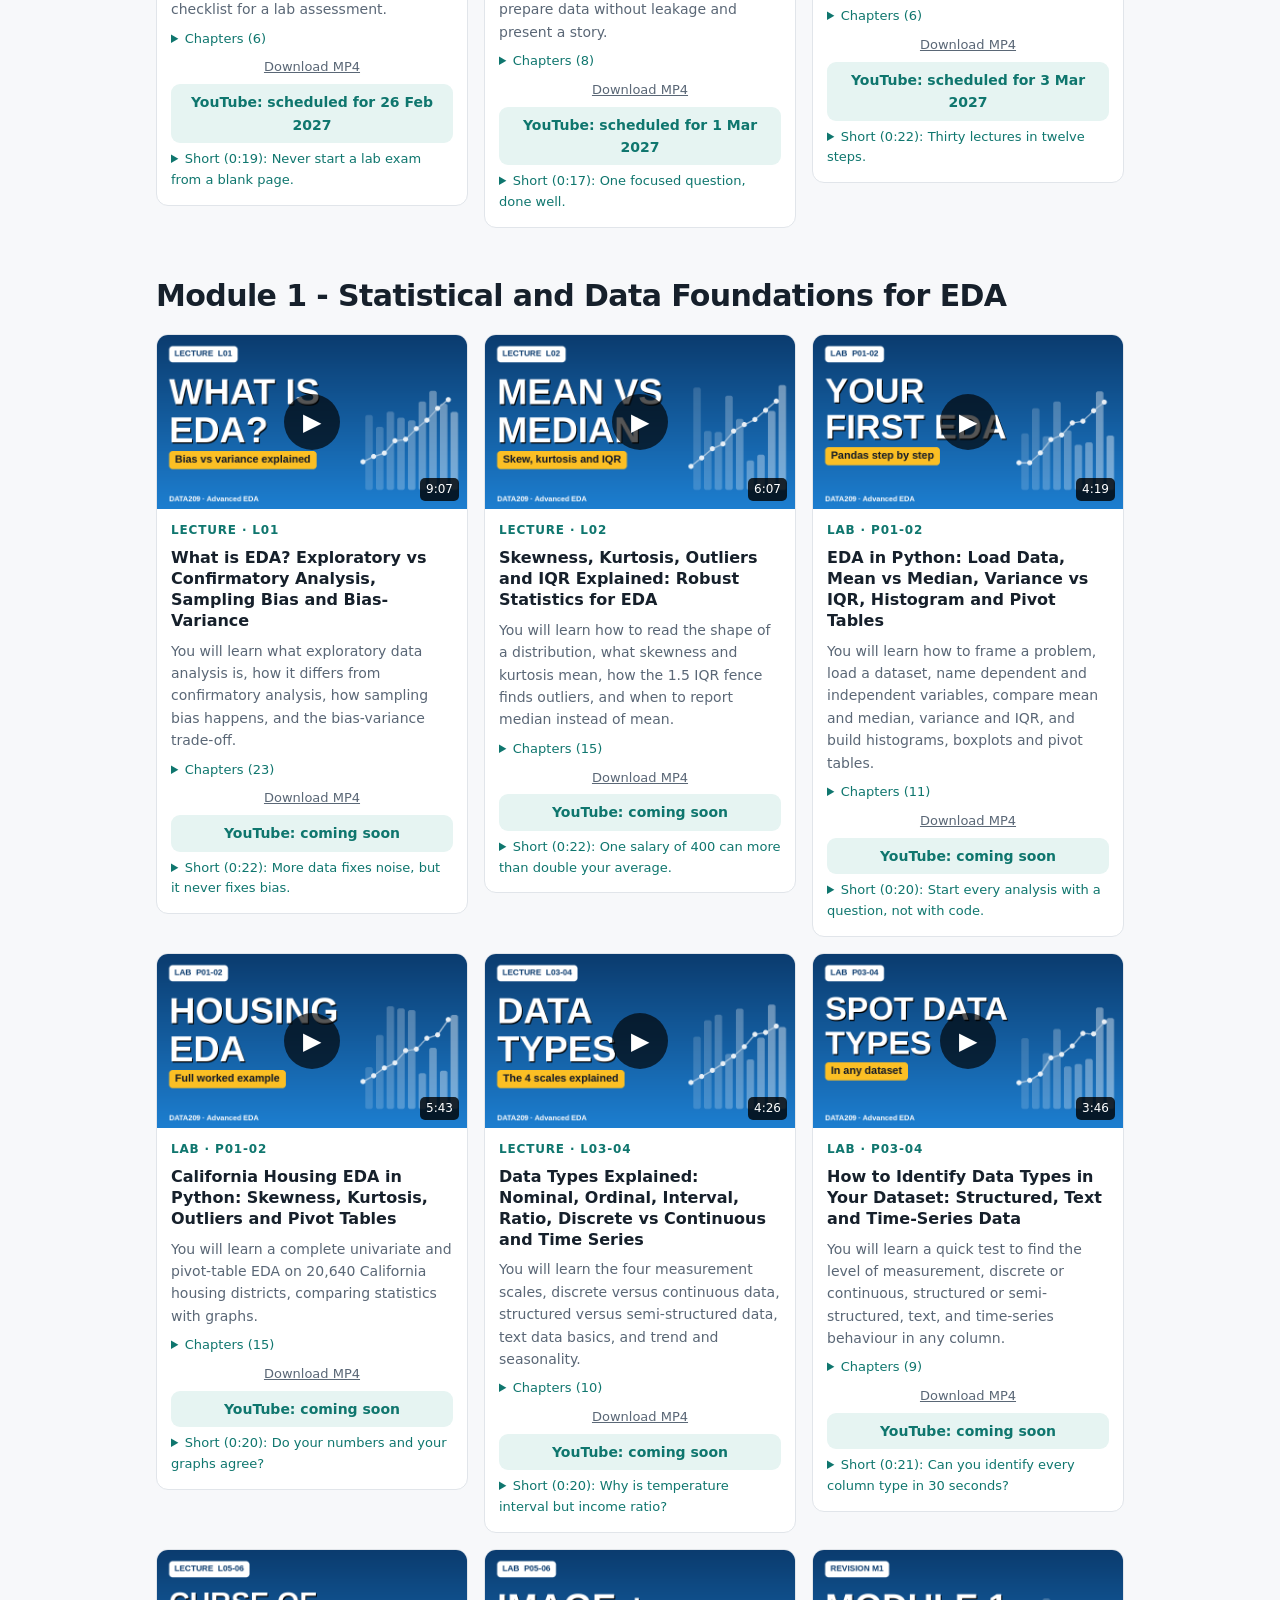
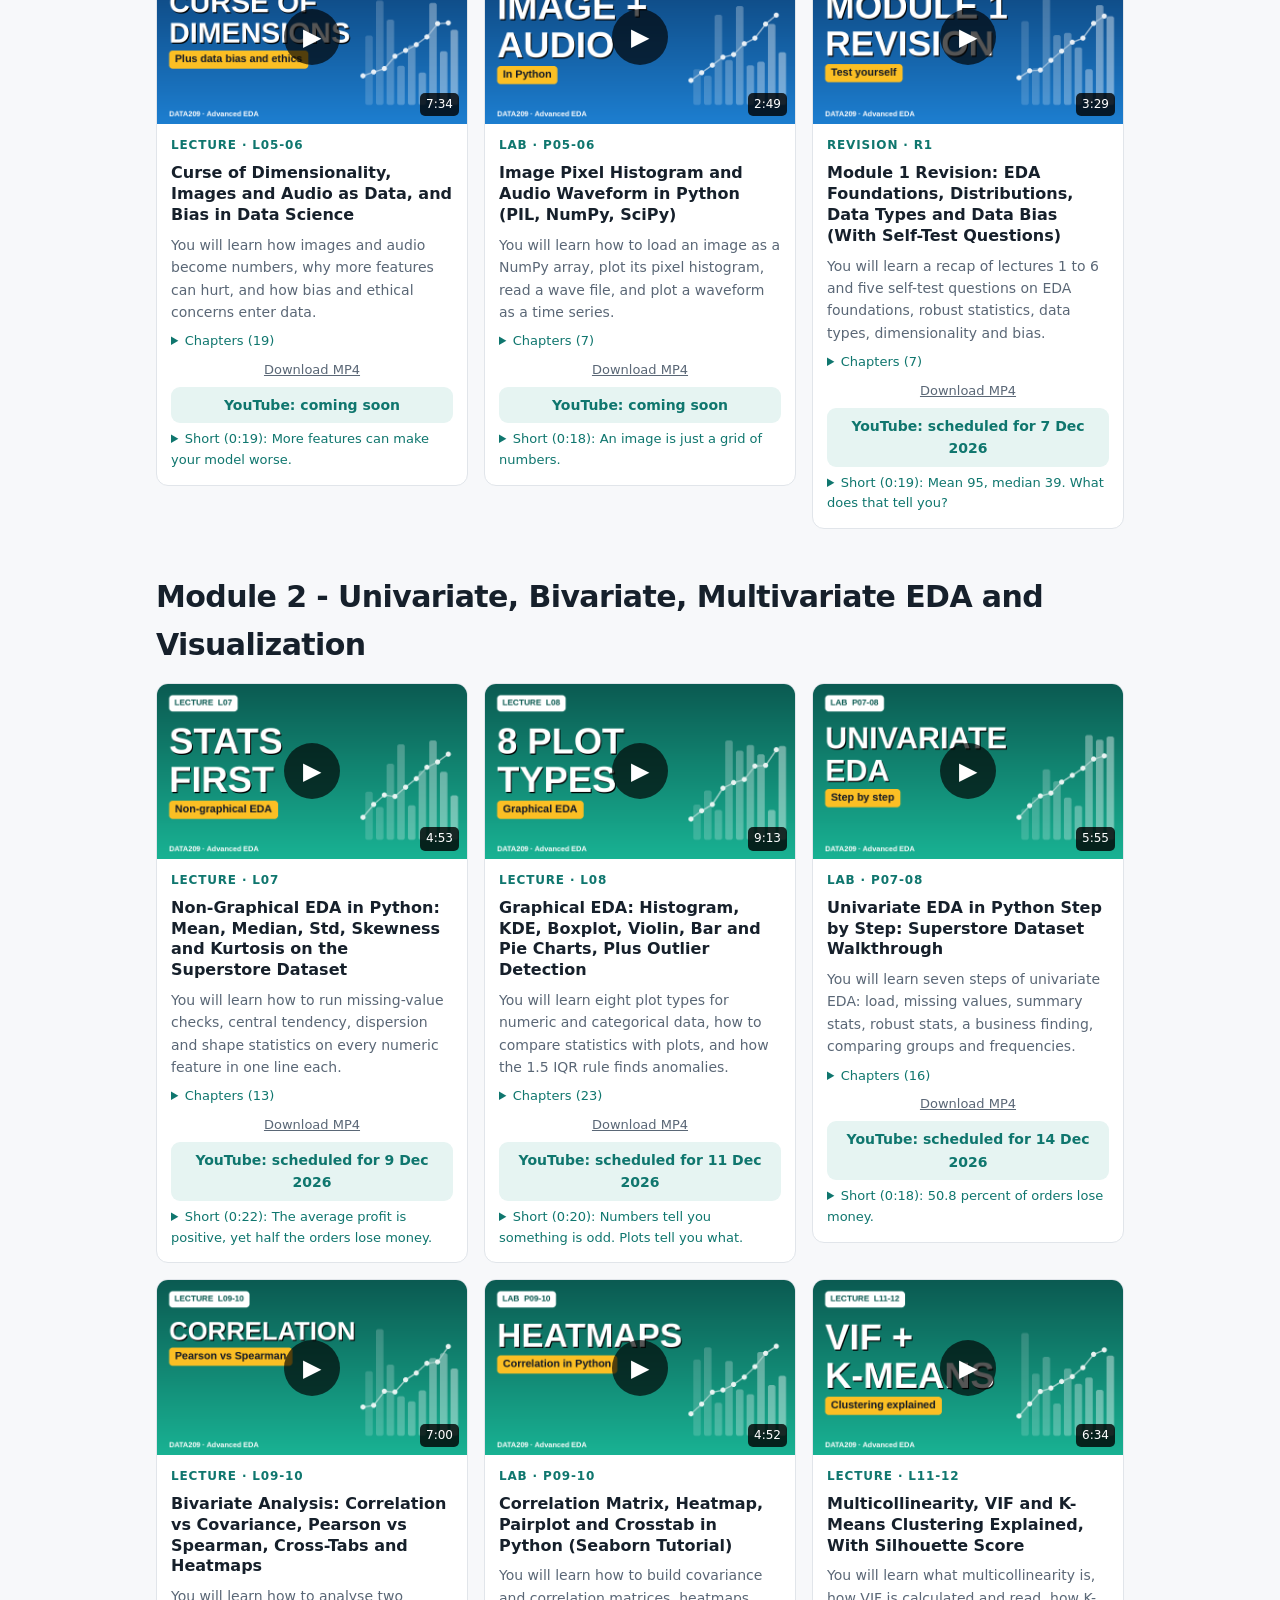
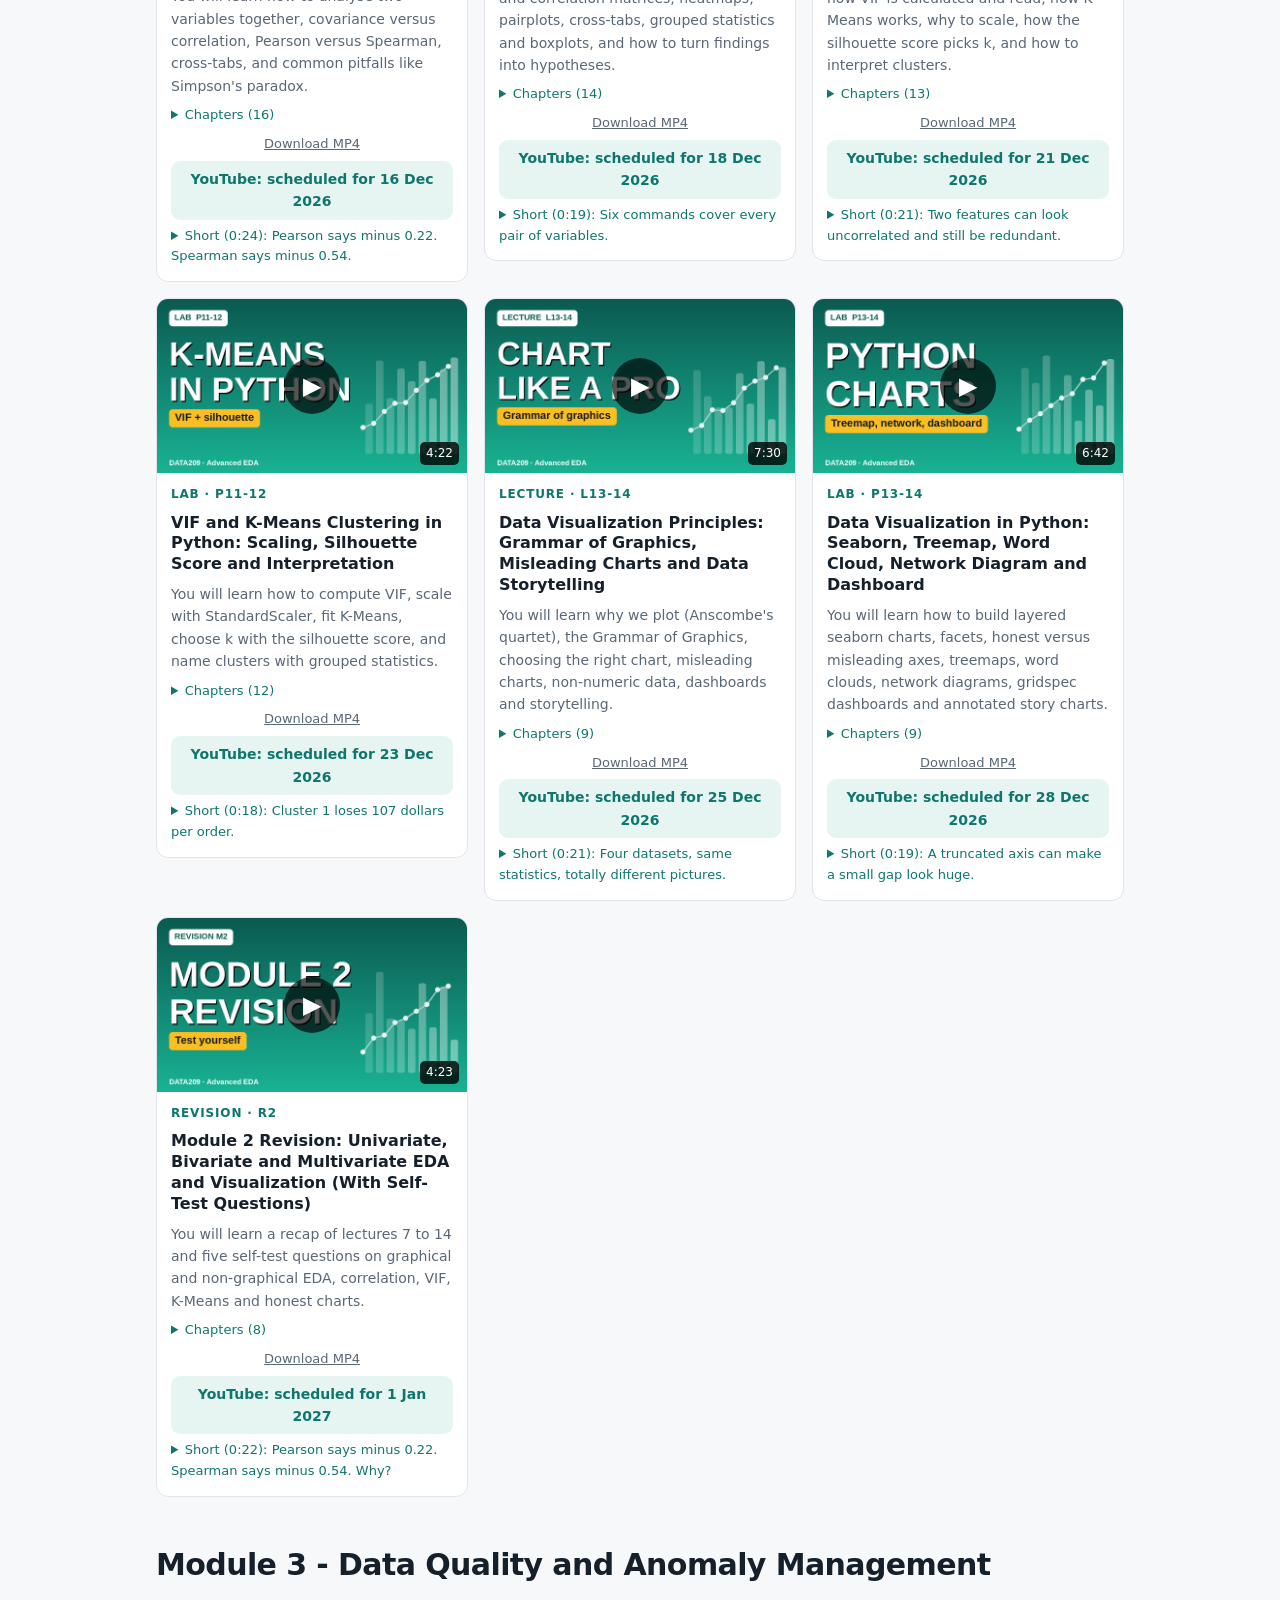
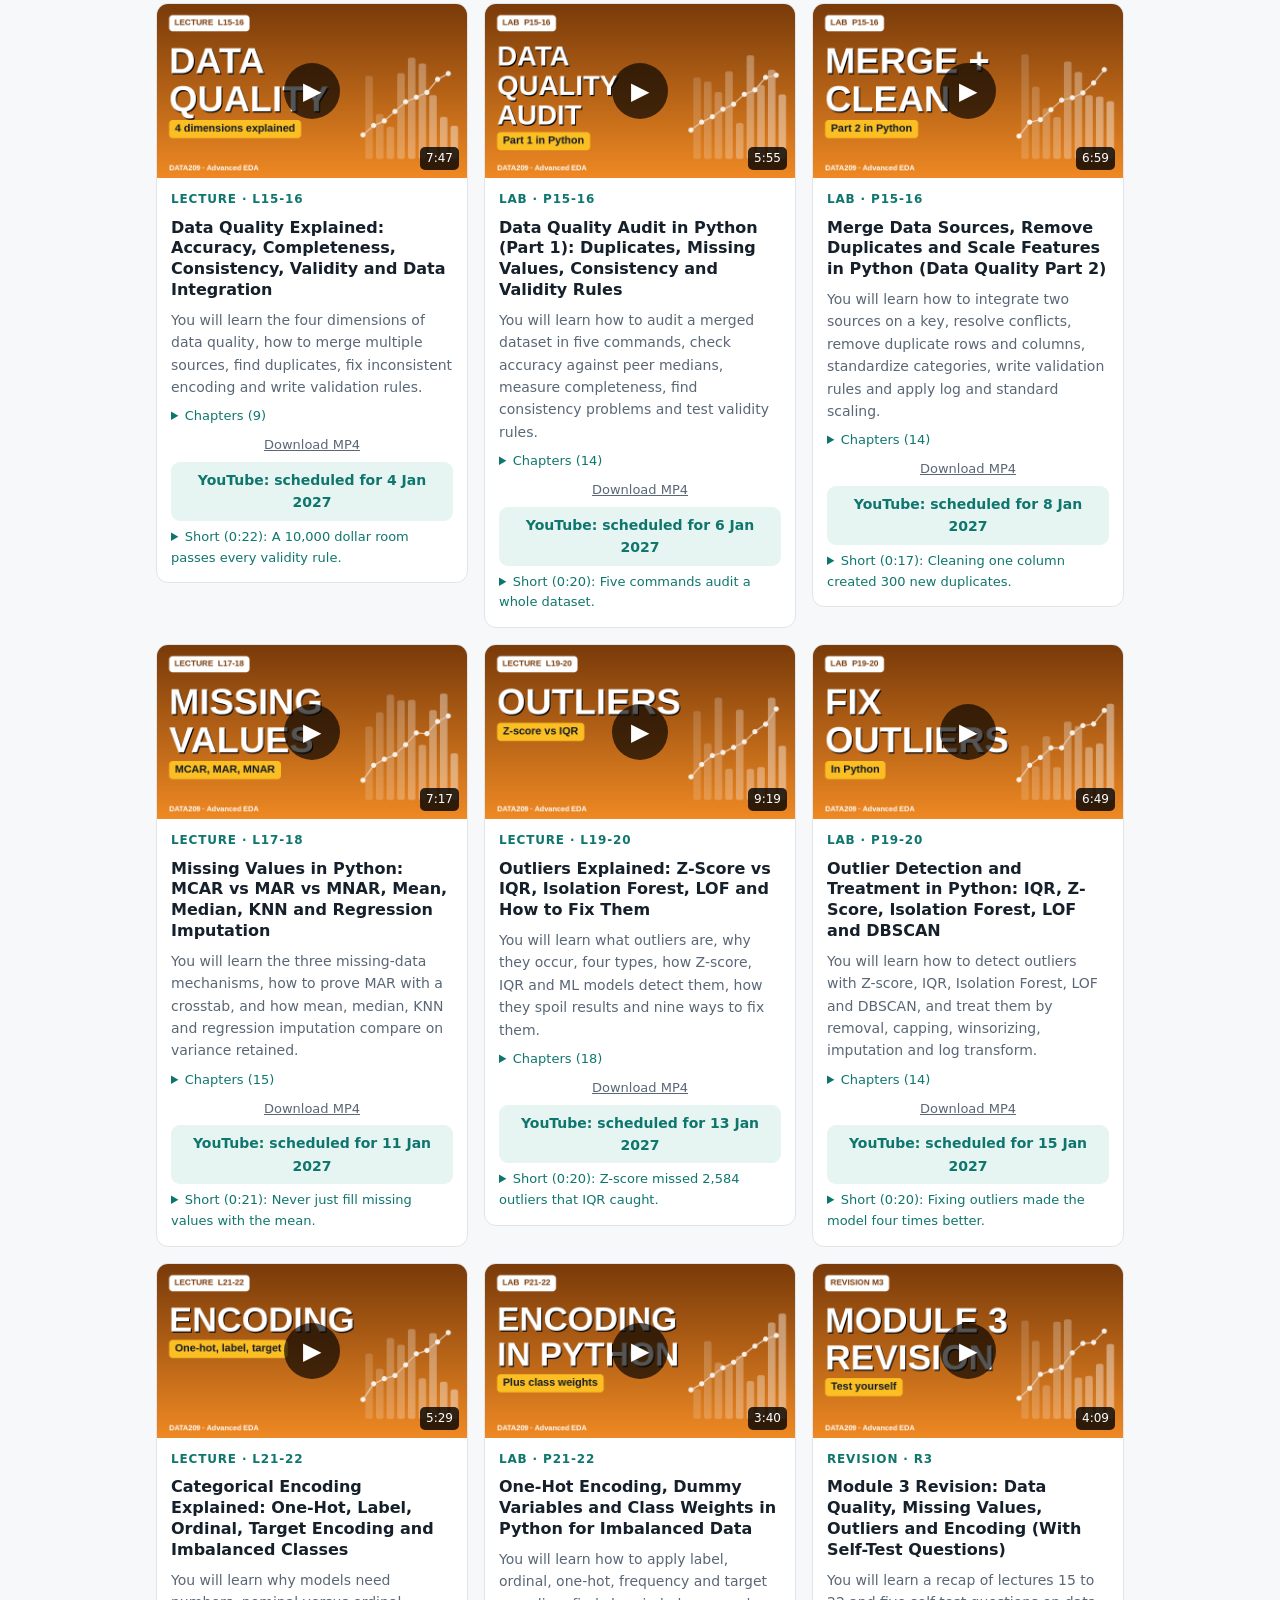
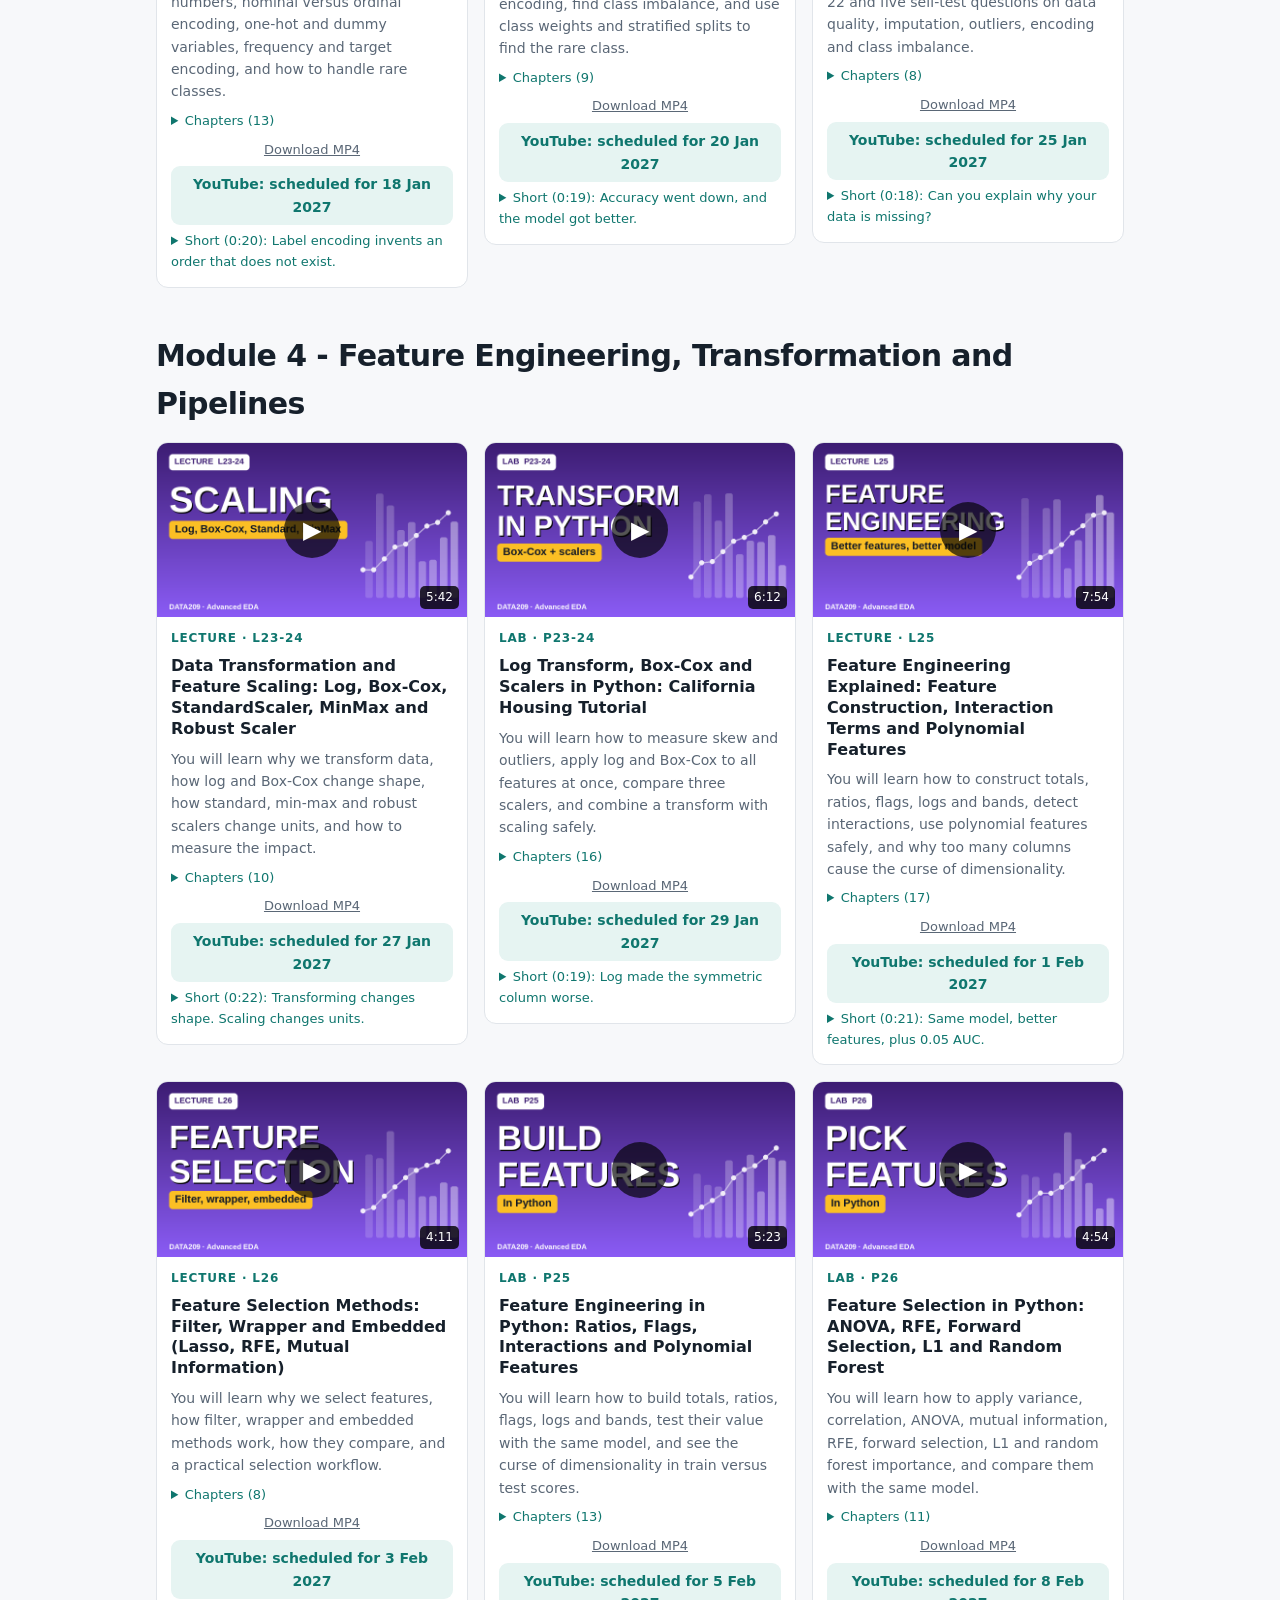
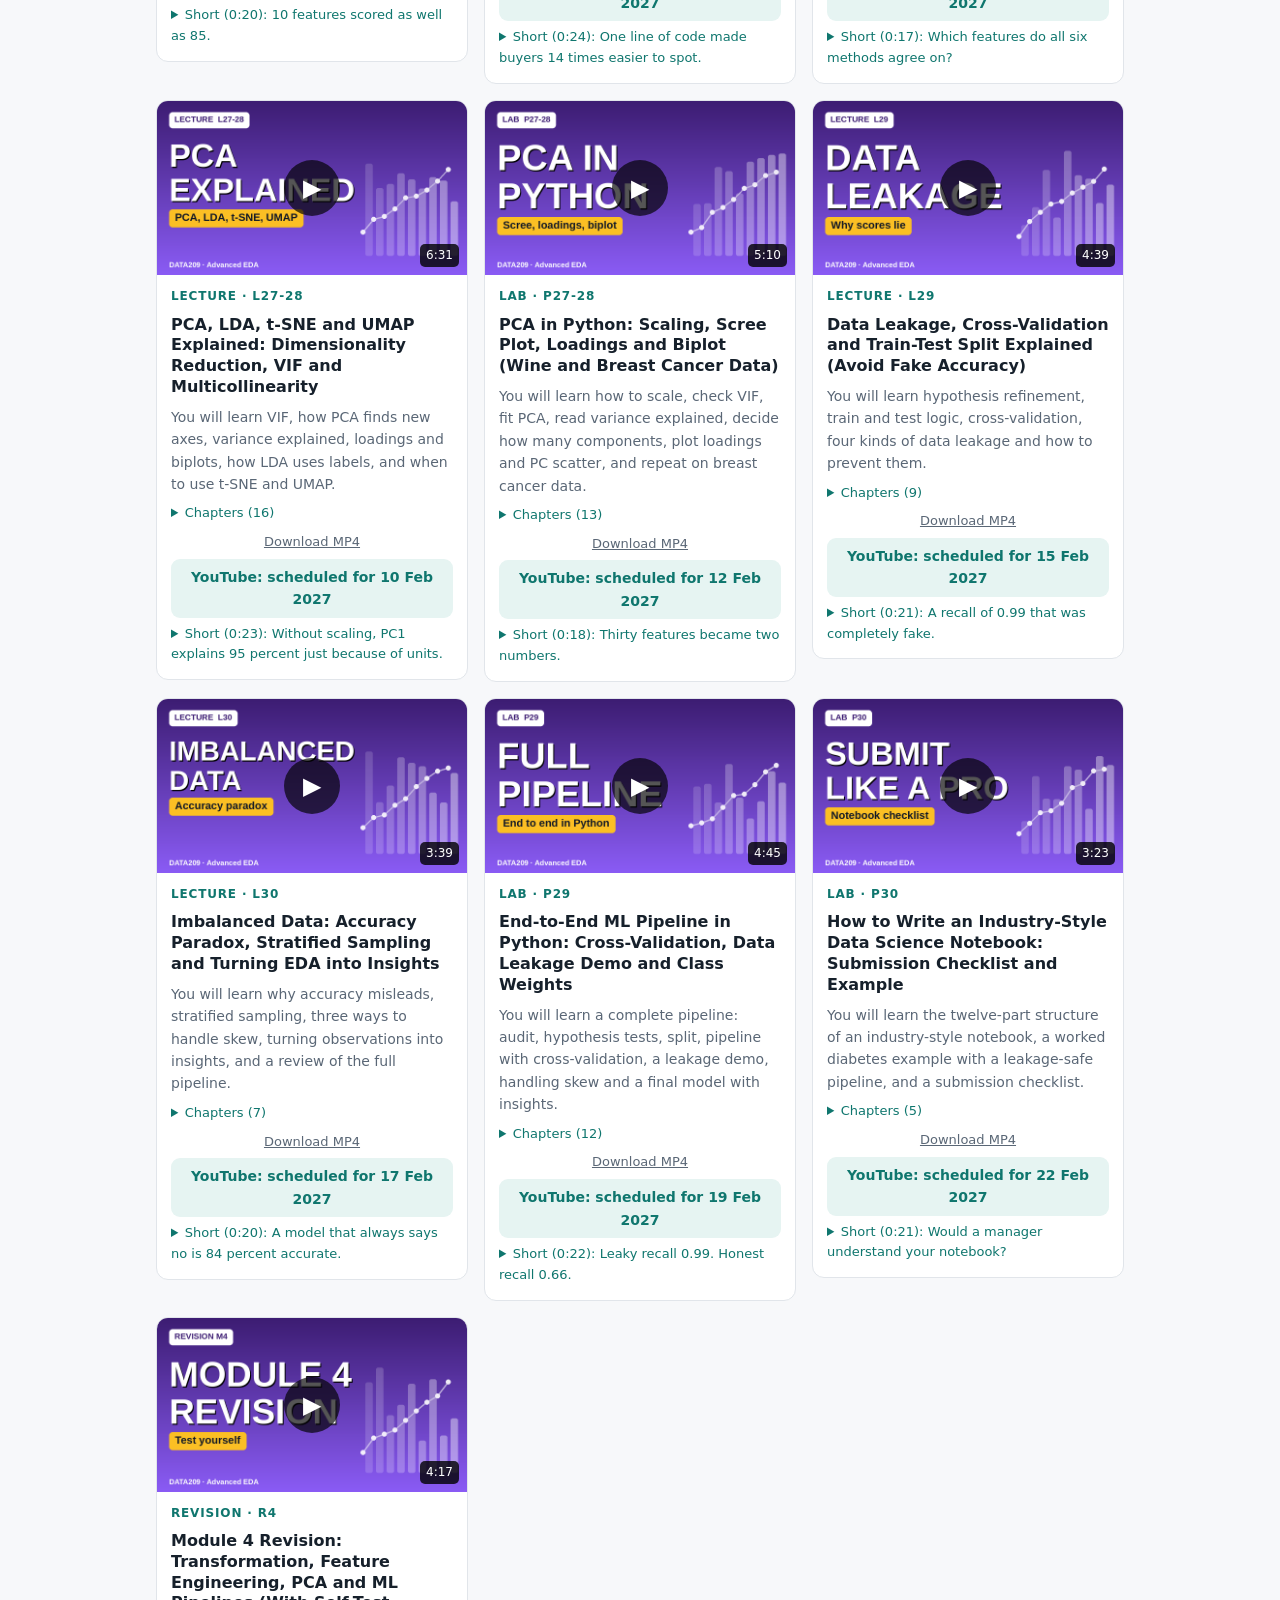
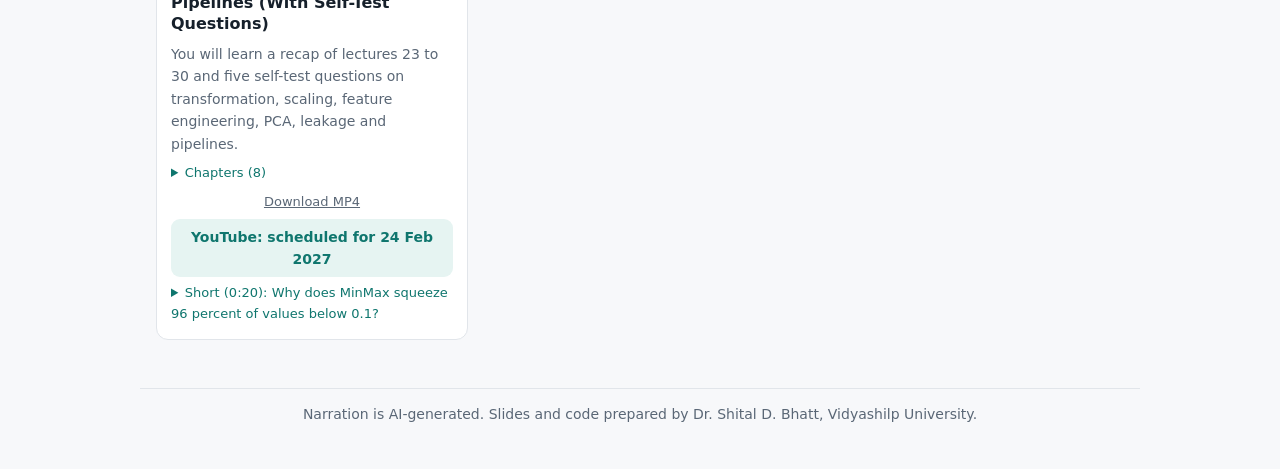
==== commit 033fd0c0: "Show the visitor count on every page (header badge) and on the Course videos footer Co-Authored-By: " ====
--- a/site/course-videos.html
+++ b/site/course-videos.html
@@ -56,6 +56,7 @@
     <a href="shorts.html">Shorts</a>
     <a href="course-videos.html" class="on" aria-current="page">Course videos</a>
   </nav>
+  <span class="visit-badge" title="Visitors and page views">👁 …</span>
   <button id="theme" aria-label="Toggle dark mode">◐</button>
 </header>
 <main>
@@ -71,6 +72,11 @@
 </section>
 <div id="cv-list"><p class="cv-empty">Loading videos…</p></div>
 </main>
+<footer style="max-width:1000px;margin:0 auto;padding:0 16px 30px;color:var(--muted);font-size:14px">
+  <p class="visits" aria-live="polite">👁 <span id="visit-count">counting…</span></p>
+  <p>Narration is AI-generated. Slides and code prepared by Dr. Shital D. Bhatt, Vidyashilp University.</p>
+</footer>
 <script src="course-videos.js"></script>
+<script src="counter.js" defer></script>
 </body>
 </html>
--- a/site/styles.css
+++ b/site/styles.css
@@ -26,6 +26,8 @@
 #nav::-webkit-scrollbar{display:none}
 #nav a{padding:6px 10px;border-radius:8px;text-decoration:none;color:var(--muted);font-size:14px;white-space:nowrap}
 #nav a:hover,#nav a.on{background:var(--soft);color:var(--accent)}
+.visit-badge{white-space:nowrap;font-size:13px;font-weight:600;color:var(--muted);border:1px solid var(--line);border-radius:99px;padding:4px 10px;background:var(--surface)}
+.visit-badge[hidden]{display:none}
 #theme{background:none;border:1px solid var(--line);color:var(--ink);border-radius:8px;width:36px;height:36px;font-size:18px;cursor:pointer}
 main{max-width:1000px;margin:0 auto;padding:0 16px 40px}
 section{padding:36px 0 8px}
